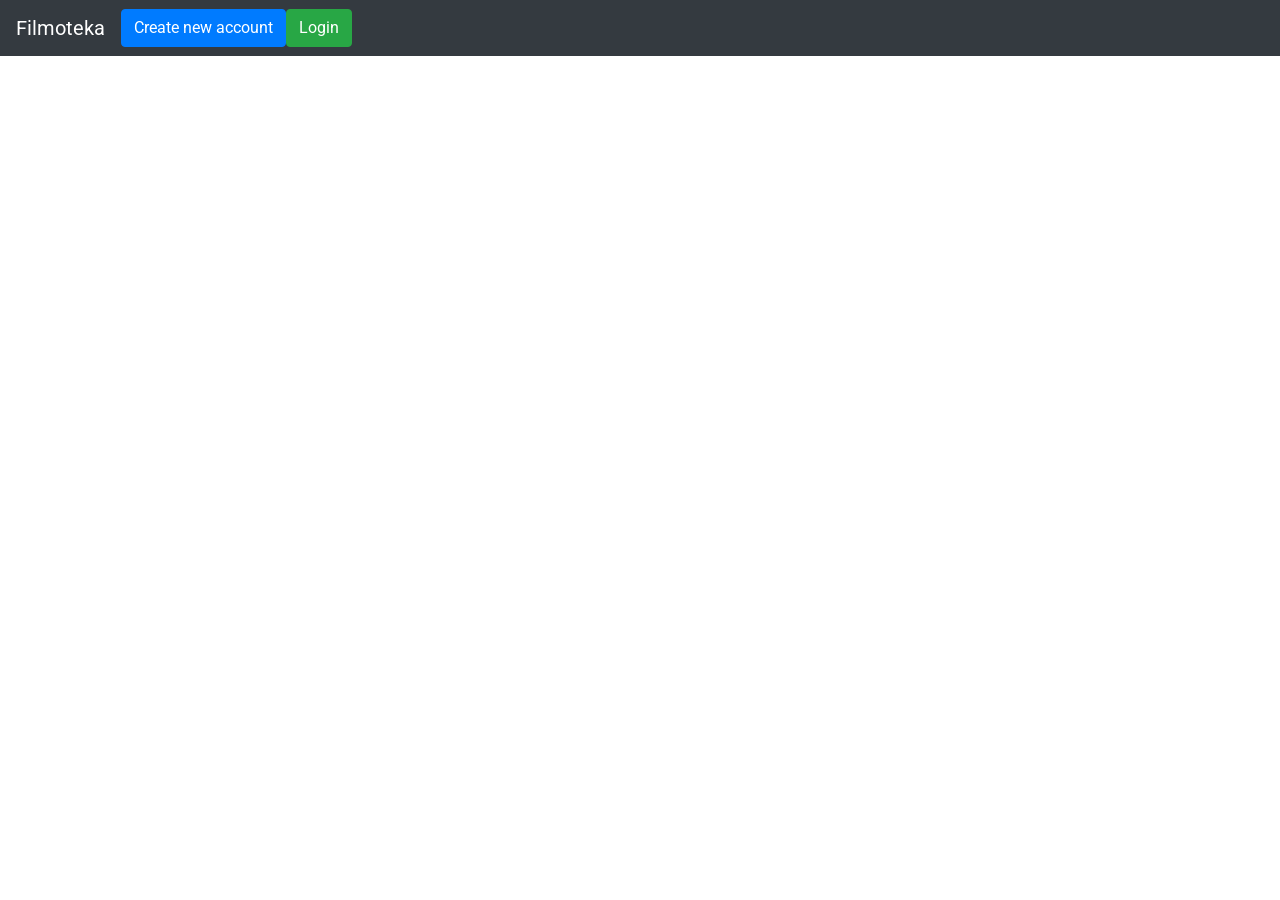
==== home.html @ 86e665cb "add firebase" ====
<!DOCTYPE html>
<html lang="en">
  <head>
    <meta charset="UTF-8" />
    <meta http-equiv="X-UA-Compatible" content="IE=edge" />
    <meta name="viewport" content="width=device-width, initial-scale=1.0" />
    <title>Home</title>

    <title>Студия</title>
    <link rel="preconnect" href="https://fonts.googleapis.com">
    <link rel="preconnect" href="https://fonts.gstatic.com" crossorigin>
    <link href="https://fonts.googleapis.com/css2?family=Raleway:wght@700&family=Roboto:wght@400;500;700;900&display=swap"
        rel="stylesheet">
    <link rel="stylesheet" href="https://cdnjs.cloudflare.com/ajax/libs/modern-normalize/1.1.0/modern-normalize.min.css"
        integrity="sha512-wpPYUAdjBVSE4KJnH1VR1HeZfpl1ub8YT/NKx4PuQ5NmX2tKuGu6U/JRp5y+Y8XG2tV+wKQpNHVUX03MfMFn9Q=="
        crossorigin="anonymous" referrerpolicy="no-referrer" />
    <link rel="stylesheet" href="./css/main.min.css">
    
    <link
      rel="stylesheet"
      href="https://cdn.jsdelivr.net/npm/bootstrap@4.4.1/dist/css/bootstrap.min.css"
      integrity="sha384-Vkoo8x4CGsO3+Hhxv8T/Q5PaXtkKtu6ug5TOeNV6gBiFeWPGFN9MuhOf23Q9Ifjh"
      crossorigin="anonymous"
    />
  </head>
  <body>
    <nav class="navbar navbar-expand-lg navbar-dark bg-dark">
        <a class="navbar-brand" href="#">Filmoteka</a>
        <button
          class="navbar-toggler"
          type="button"
          data-toggle="collapse"
          data-target="#navbarSupportedContent"
          aria-controls="navbarSupportedContent"
          aria-expanded="false"
          aria-label="Toggle navigation"
        >
          <span class="navbar-toggler-icon"></span>
        </button>
  
        <div class="collapse navbar-collapse" id="navbarSupportedContent">
           <form class="form-inline">
            <ul class="navbar-nav">
              <li class="nav-item">
                <a class="nav-link" id="userlink" href="">Username</a>
              </li>
              <li class="nav-item">
                <a class="nav-link" id="signoutlink" href="">Sign Out</a>
              </li>
            </ul>
          </form>
        </div>
      </nav>
  
      <h3 id="header"></h3>

<div id="site" class="visually-hidden">
      <header class="header">
        <div class="container header__container">
         <nav class="navigation">
             <a class="link logo logo_them_light" href="./index.html" lang="en"><span class="logo-icon">Web</span>Studio</a>
             <ul class="menu list">
                 <li class="menu__item">
                     <a class="menu__link link current" href="./index.html">Студия</a>
                 </li>
                 <li class="menu__item">
                     <a class="menu__link link" href="./portfolio.html">Портфолио</a>
                 </li>
                 <li class="menu__item">
                     <a class="menu__link link" href="">Контакты</a>
                 </li>
             </ul>
         </nav>
         <button type="button" class="mobile-menu-btm" data-menu-open>
             <svg class="mobile-menu-btm__icon" width="40" height="40">
                 <use href="./images/icons.svg#icon-mobile-menu"></use>
             </svg>
         </button>
         <ul class="header-contacts list">
             <li class="list-item">
                 <a class="header-mail link contacts-link" href="mailto:info@devstudio.com">
                     <svg class="header-contacts__icon" width="16" height="12">
                         <use href="./images/icons.svg#icon-envelope"></use>
                     </svg>
                 info@devstudio.com</a>
             </li>
             <li class="list-item">
                 <a class="header-phone link  contacts-link" href="tel:+380961111111">
                     <svg class="header-contacts__icon" width="10" height="16">
                         <use href="./images/icons.svg#icon-phone"></use>
                     </svg>
                     +38 096 111 11 11</a>
             </li>
         </ul>
        </div>
 <!-- MOBILE MENU -->
        <div class="mobile-menu" data-menu>
         <div class="container mobile-menu__container">
             <button type="button" class="mobile-menu__close-btn" data-menu-close>
                 <svg class="mobile-menu__close-icon" width="40" height="40">
                     <use href="./images/icons.svg#icon-close"></use>
                 </svg>
             </button>
             <ul class="mobile-menu__list list">
                 <li class="mobile-menu__item">
                     <a class="mobile-menu__link link current" href="./index.html">Студия</a>
                 </li>
                 <li class="mobile-menu__item">
                     <a class="mobile-menu__link link" href="./portfolio.html">Портфолио</a>
                 </li>
                 <li class="mobile-menu__item">
                     <a class="mobile-menu__link link" href="">Контакты</a>
                 </li>
             </ul>
             <div class="mobile-menu-bottom">
             <ul class="mobile-menu-contacts list">
                 <li class="mobile-menu-contacts__list list-item">
                     <a class="mobile-menu-contacts__phone link  contacts-link" href="tel:+380961111111">
                         +38 096 111 11 11</a>
                 </li>
                 <li class="mobile-menu-contacts__list list-item">
                     <a class="mobile-menu-contacts__mail link contacts-link" href="mailto:info@devstudio.com">
                         info@devstudio.com</a>
                 </li>
             </ul>
             <ul class="mobile-menu-social-list list">
                 <li class="mobile-menu-social-list__item">
                     <a href="" class="mobile-menu-social-list__link link">
                         Instagram
                     </a>
                 </li>
                 <li class="mobile-menu-social-list__item">
                     <a href="" class="mobile-menu-social-list__link link">
                         Twitter
                     </a>
                 </li>
                 <li class="mobile-menu-social-list__item">
                     <a href="" class="mobile-menu-social-list__link link">
                         Facebook
                     </a>
                 </li>
                 <li class="mobile-menu-social-list__item">
                     <a href="" class="mobile-menu-social-list__link link">
                         Linkedin
                     </a>
                 </li>
             </ul>
             </div>
         </div>
        </div>
 <!-- /MOBILE MENU -->
     </header>
    <main>
 <!-- HERO -->
         <section class="hero">
             <div class="container">
             <h1 class="hero__title">Эффективные решения для вашего бизнеса</h1>
             <button class="modal-btn" type="button" data-modal-open>Заказать услугу</button>
         </div>
         </section>
 <!-- OUR ADVANTAGES -->
         <section class="advantages section">
             <div class="container">
             <h2 class="advantages__title title visually-hidden">Наши преимущества</h2>
             <ul class="list advantages-list">
                 <li class="advantages-list__item">
                     <div class="advantages-container">
                         <svg class="advantages__icon" width="70" height="70">
                             <use href="./images/icons.svg#icon-antenna"></use>
                         </svg>
                     </div>
                     <h3 class="advantages__title">Внимание к деталям</h3>
                     <p class="advantages__text">Идейные соображения, а также начало повседневной работы по формированию позиции.</p>
                 </li>
                 <li class="advantages-list__item">
                     <div class="advantages-container">
                         <svg class="advantages__icon" width="70" height="70">
                             <use href="./images/icons.svg#icon-clock"></use>
                         </svg>
                     </div>
                     <h3 class="advantages__title">Пунктуальность</h3>
                     <p class="advantages__text">Задача организации, в особенности же рамки и место обучения кадров влечет за собой.</p>
                 </li>
                 <li class="advantages-list__item">
                     <div class="advantages-container">
                         <svg class="advantages__icon" width="70" height="70">
                             <use href="./images/icons.svg#icon-diagram"></use>
                         </svg>
                     </div>
                     <h3 class="advantages__title">Планирование</h3>
                     <p class="advantages__text">Равным образом консультация с широким активом в значительной степени обуславливает.</p>
                 </li>
                 <li class="advantages-list__item">
                     <div class="advantages-container">
                         <svg class="advantages__icon" width="70" height="70">
                             <use href="./images/icons.svg#icon-astronaut"></use>
                         </svg>
                     </div>
                     <h3 class="advantages__title">Современные технологии</h3>
                     <p class="advantages__text">Значимость этих проблем настолько очевидна, что реализация плановых заданий.</p>
                 </li>
             </ul>
             </div>
         </section>
 <!-- ABOUT US -->
         <section class="section about">
             <div class="container">
                 <h2 class="about__title title" >Чем мы занимаемся</h2>
                 <ul class="list about__item">
                     <li class="about__cards">
                         <picture>
                             <source srcset="./images/about-section/picture1-desktop.webp 1x, ./images/about-section/picture1-desktop@2x.webp 2x"
                                     media="(min-width: 1200px)"
                                     type="image/webp"
                             >
                             <source srcset="./images/about-section/picture1-desktop.jpg 1x, ./images/about-section/picture1-desktop@2x.jpg 2x"
                                     media="(min-width: 1200px)"
                             >
 
                             <source srcset="./images/about-section/picture1-desktop.webp 1x, ./images/about-section/picture1-desktop@2x.webp 2x"
                                     media="(min-width: 768px)"
                                     type="image/webp">
                             <source srcset="./images/about-section/picture1-desktop.jpg 1x, ./images/about-section/picture1-desktop@2x.jpg 2x"
                                     media="(min-width: 768px)">
 
                             <source srcset="./images/about-section/picture1-desktop.webp 1x, ./images/about-section/picture1-desktop@2x.webp 2x"
                                     media="(min-width: 768px)"
                                     type="image/webp">
                             <source srcset="./images/about-section/picture1-desktop.jpg 1x, ./images/about-section/picture1-desktop@2x.jpg 2x"
                                     media="(max-width: 767px)">
 
                             <img src="./images/about-section/picture1-desktop.jpg"
                                  alt="Работа с кодом" width="370" height="294">
                         </picture>
                         <div class="about-projects">
                             <h3 class="about-projects__title">Десктопные приложения</h3>
                         </div>
                     </li>
                     <li class="about__cards">
                         <picture>
                             <source srcset="./images/about-section/picture2-desktop.webp 1x, ./images/about-section/picture2-desktop@2x.webp 2x"
                                     media="(min-width: 1200px)"
                                     type="image/webp">
                             <source srcset="./images/about-section/picture2-desktop.jpg 1x, ./images/about-section/picture2-desktop@2x.jpg 2x"
                                     media="(min-width: 1200px)">
                         
                             <source srcset="./images/about-section/picture2-desktop.webp 1x, ./images/about-section/picture2-desktop@2x.webp 2x"
                                     media="(min-width: 768px)"
                                     type="image/webp">
                             <source srcset="./images/about-section/picture2-desktop.jpg 1x, ./images/about-section/picture2-desktop@2x.jpg 2x"
                                     media="(min-width: 768px)">
                         
                             <source srcset="./images/about-section/picture2-desktop.webp 1x, ./images/about-section/picture2-desktop@2x.webp 2x"
                                     media="(min-width: 768px)"
                                     type="image/webp">
                             <source srcset="./images/about-section/picture2-desktop.jpg 1x, ./images/about-section/picture2-desktop@2x.jpg 2x"
                                     media="(max-width: 767px)">
                         
                             <img src="./images/about-section/picture2-desktop.jpg" alt="Работа с кодом" width="370" height="294">
                         </picture>
                         <div class="about-projects">
                             <h3 class="about-projects__title">Мобильные приложения</h3>
                         </div>
                     </li>
                     <li class="about__cards">
                         <picture>
                             <source srcset="./images/about-section/picture3-desktop.webp 1x, ./images/about-section/picture3-desktop@2x.webp 2x"
                                     media="(min-width: 1200px)"
                                     type="image/webp">
                             <source srcset="./images/about-section/picture3-desktop.jpg 1x, ./images/about-section/picture3-desktop@2x.jpg 2x"
                                     media="(min-width: 1200px)">
                         
                             <source srcset="./images/about-section/picture3-desktop.webp 1x, ./images/about-section/picture3-desktop@2x.webp 2x"
                                     media="(min-width: 768px)"
                                     type="image/webp">
                             <source srcset="./images/about-section/picture3-desktop.jpg 1x, ./images/about-section/picture3-desktop@2x.jpg 2x"
                                     media="(min-width: 768px)">
                         
                             <source srcset="./images/about-section/picture3-desktop.webp 1x, ./images/about-section/picture3-desktop@2x.webp 2x"
                                     media="(min-width: 768px)"
                                     type="image/webp">
                             <source srcset="./images/about-section/picture3-desktop.jpg 1x, ./images/about-section/picture3-desktop@2x.jpg 2x"
                                     media="(max-width: 767px)">
                         
                             <img src="./images/about-section/picture3-desktop.jpg" alt="Работа с кодом" width="370" height="294">
                         </picture>
                         <div class="about-projects">
                             <h3 class="about-projects__title">Дизайнерские решения</h3>
                         </div>
                     </li>
                 </ul>
             </div>
         </section>
 <!-- OUR TEAM -->
         <section class="team section">
             <div class="container">
             <h2 class="team-title title" >Наша команда</h2>
             <ul class="list our-team">
                 <li class="team-cards">
                     <picture>
                         <source srcset="./images/team-section/person1-desktop.webp 1x, ./images/team-section/person1-desktop@2x.webp 2x"
                                 media="(min-width: 1200px)"
                                 type="image/webp">
                         <source srcset="./images/team-section/person1-desktop.jpg 1x, ./images/team-section/person1-desktop@2x.jpg 2x"
                                 media="(min-width: 1200px)">
                     
                         <source srcset="./images/team-section/person1-tablet.webp 1x, ./images/team-section/person1-tablet@2x.webp 2x"
                                 media="(min-width: 768px)"
                                 type="image/webp">
                         <source srcset="./images/team-section/person1-tablet.jpg 1x, ./images/team-section/person1-tablet@2x.jpg 2x"
                                 media="(min-width: 768px)">
                     
                         <source srcset="./images/team-section/person1-mobile.webp 1x, ./images/team-section/person1-mobile@2x.webp 2x"
                                 media="(min-width: 768px)"
                                 type="image/webp">
                         <source srcset="./images/team-section/person1-mobile.jpg 1x, ./images/team-section/person1-mobile@2x.jpg 2x"
                                 media="(max-width: 767px)">
                     
                         <img src="./images/team-section/person1-mobile.jpg" alt="Игорь Демьяненко">
                     </picture>
                     <div class="team-cards-content">
                         <h3 class="team-title-name">Игорь Демьяненко</h3>
                         <p class="team-position" lang="en">Product Designer</p>
                         <ul class="social-list list">
                             <li class="social-list-item">
                                 <a href="" class="social-list-link">
                                     <svg class="social-list-icon" width="20" height="20">
                                         <use href="./images/icons.svg#icon-instagram"></use>
                                     </svg>
                                 </a>
                             </li>
                             <li class="social-list-item">
                                 <a href="" class="social-list-link">
                                     <svg class="social-list-icon" width="20" height="20">
                                         <use href="./images/icons.svg#icon-twitter"></use>
                                     </svg>
                                 </a>
                             </li>
                             <li class="social-list-item">
                                 <a href="" class="social-list-link">
                                     <svg class="social-list-icon" width="20" height="20">
                                         <use href="./images/icons.svg#icon-facebook"></use>
                                     </svg>
                                 </a>
                             </li>
                             <li class="social-list-item">
                                 <a href="" class="social-list-link">
                                     <svg class="social-list-icon" width="20" height="20">
                                         <use href="./images/icons.svg#icon-linkedin"></use>
                                     </svg>
                                 </a>
                             </li>
                         </ul>
                     </div>
                 </li>
                 <li class="team-cards">
                     <picture>
                         <source srcset="./images/team-section/person2-desktop.webp 1x, ./images/team-section/person2-desktop@2x.webp 2x"
                                 media="(min-width: 1200px)"
                                 type="image/webp">
                         <source srcset="./images/team-section/person2-desktop.jpg 1x, ./images/team-section/person2-desktop@2x.jpg 2x"
                                 media="(min-width: 1200px)">
                     
                         <source srcset="./images/team-section/person2-tablet.webp 1x, ./images/team-section/person2-tablet@2x.webp 2x"
                                 media="(min-width: 768px)"
                                 type="image/webp">
                         <source srcset="./images/team-section/person2-tablet.jpg 1x, ./images/team-section/person2-tablet@2x.jpg 2x"
                                 media="(min-width: 768px)">
                     
                         <source srcset="./images/team-section/person2-mobile.webp 1x, ./images/team-section/person2-mobile@2x.webp 2x"
                                 media="(min-width: 768px)"
                                 type="image/webp">
                         <source srcset="./images/team-section/person2-mobile.jpg 1x, ./images/team-section/person2-mobile@2x.jpg 2x"
                                 media="(max-width: 767px)">
                     
                         <img src="./images/team-section/person2-mobile.jpg" alt="Ольга Репина">
                     </picture>
                     <div class="team-cards-content">
                         <h3 class="team-title-name">Ольга Репина</h3>
                         <p class="team-position" lang="en">Frontend Developer</p>
                         <ul class="social-list list">
                             <li class="social-list-item">
                                 <a href="" class="social-list-link">
                                     <svg class="social-list-icon" width="20" height="20">
                                         <use href="./images/icons.svg#icon-instagram"></use>
                                     </svg>
                                 </a>
                             </li>
                             <li class="social-list-item">
                                 <a href="" class="social-list-link">
                                     <svg class="social-list-icon" width="20" height="20">
                                         <use href="./images/icons.svg#icon-twitter"></use>
                                     </svg>
                                 </a>
                             </li>
                             <li class="social-list-item">
                                 <a href="" class="social-list-link">
                                     <svg class="social-list-icon" width="20" height="20">
                                         <use href="./images/icons.svg#icon-facebook"></use>
                                     </svg>
                                 </a>
                             </li>
                             <li class="social-list-item">
                                 <a href="" class="social-list-link">
                                     <svg class="social-list-icon" width="20" height="20">
                                         <use href="./images/icons.svg#icon-linkedin"></use>
                                     </svg>
                                 </a>
                             </li>
                         </ul>
                     </div>
                 </li>
                 <li class="team-cards">
                     <picture>
                         <source srcset="./images/team-section/person3-desktop.webp 1x, ./images/team-section/person3-desktop@2x.webp 2x"
                                 media="(min-width: 1200px)"
                                 type="image/webp">
                         <source srcset="./images/team-section/person3-desktop.jpg 1x, ./images/team-section/person3-desktop@2x.jpg 2x"
                                 media="(min-width: 1200px)">
                     
                         <source srcset="./images/team-section/person3-tablet.webp 1x, ./images/team-section/person3-tablet@2x.webp 2x"
                                 media="(min-width: 768px)"
                                 type="image/webp">
                         <source srcset="./images/team-section/person3-tablet.jpg 1x, ./images/team-section/person3-tablet@2x.jpg 2x"
                                 media="(min-width: 768px)">
                     
                         <source srcset="./images/team-section/person3-mobile.webp 1x, ./images/team-section/person3-mobile@2x.webp 2x"
                                 media="(min-width: 768px)"
                                 type="image/webp">
                         <source srcset="./images/team-section/person3-mobile.jpg 1x, ./images/team-section/person3-mobile@2x.jpg 2x"
                                 media="(max-width: 767px)">
                     
                         <img src="./images/team-section/person3-mobile.jpg" alt="Николай Тарасов">
                     </picture>
                     <div class="team-cards-content">
                         <h3 class="team-title-name">Николай Тарасов</h3>
                         <p class="team-position" lang="en">Marketing</p>
                         <ul class="social-list list">
                             <li class="social-list-item">
                                 <a href="" class="social-list-link">
                                     <svg class="social-list-icon" width="20" height="20">
                                         <use href="./images/icons.svg#icon-instagram"></use>
                                     </svg>
                                 </a>
                             </li>
                             <li class="social-list-item">
                                 <a href="" class="social-list-link">
                                     <svg class="social-list-icon" width="20" height="20">
                                         <use href="./images/icons.svg#icon-twitter"></use>
                                     </svg>
                                 </a>
                             </li>
                             <li class="social-list-item">
                                 <a href="" class="social-list-link">
                                     <svg class="social-list-icon" width="20" height="20">
                                         <use href="./images/icons.svg#icon-facebook"></use>
                                     </svg>
                                 </a>
                             </li>
                             <li class="social-list-item">
                                 <a href="" class="social-list-link">
                                     <svg class="social-list-icon" width="20" height="20">
                                         <use href="./images/icons.svg#icon-linkedin"></use>
                                     </svg>
                                 </a>
                             </li>
                         </ul>
                     </div>
                 </li>
                 <li class="team-cards">
                     <picture>
                         <source srcset="./images/team-section/person4-desktop.webp 1x, ./images/team-section/person4-desktop@2x.webp 2x"
                                 media="(min-width: 1200px)"
                                 type="image/webp">
                         <source srcset="./images/team-section/person4-desktop.jpg 1x, ./images/team-section/person4-desktop@2x.jpg 2x"
                                 media="(min-width: 1200px)">
                     
                         <source srcset="./images/team-section/person4-tablet.webp 1x, ./images/team-section/person4-tablet@2x.webp 2x"
                                 media="(min-width: 768px)"
                                 type="image/webp">
                         <source srcset="./images/team-section/person4-tablet.jpg 1x, ./images/team-section/person4-tablet@2x.jpg 2x"
                                 media="(min-width: 768px)">
                     
                         <source srcset="./images/team-section/person4-mobile.webp 1x, ./images/team-section/person4-mobile@2x.webp 2x"
                                 media="(min-width: 768px)"
                                 type="image/webp">
                         <source srcset="./images/team-section/person4-mobile.jpg 1x, ./images/team-section/person4-mobile@2x.jpg 2x"
                                 media="(max-width: 767px)">
                     
                         <img src="./images/team-section/person4-mobile.jpg" alt="Михаил Ермаков">
                     </picture>
                     <div class="team-cards-content">
                         <h3 class="team-title-name">Михаил Ермаков</h3>
                         <p class="team-position" lang="en">UI Designer</p>
                         <ul class="social-list list">
                             <li class="social-list-item">
                                 <a href="" class="social-list-link">
                                     <svg class="social-list-icon" width="20" height="20">
                                         <use href="./images/icons.svg#icon-instagram"></use>
                                     </svg>
                                 </a>
                             </li>
                             <li class="social-list-item">
                                 <a href="" class="social-list-link">
                                     <svg class="social-list-icon" width="20" height="20">
                                         <use href="./images/icons.svg#icon-twitter"></use>
                                     </svg>
                                 </a>
                             </li>
                             <li class="social-list-item">
                                 <a href="" class="social-list-link">
                                     <svg class="social-list-icon" width="20" height="20">
                                         <use href="./images/icons.svg#icon-facebook"></use>
                                     </svg>
                                 </a>
                             </li>
                             <li class="social-list-item">
                                 <a href="" class="social-list-link">
                                     <svg class="social-list-icon" width="20" height="20">
                                         <use href="./images/icons.svg#icon-linkedin"></use>
                                     </svg>
                                 </a>
                             </li>
                         </ul>
                     </div>
                 </li>
             </ul>
             </div>
         </section>
  <!-- CLIENTS -->
         <section class="clients section">
             <div class="container">
                 <h2 class="clients-title title">Постоянные клиенты</h2>
                 <ul class="clients-list list">
                     <li class="clients-list-item">
                         <a href="" class="clients-list-link">
                             <svg class="clients-list-icon" width="106" height="60">
                                 <use href="./images/icons.svg#icon-logo-yc"></use>
                             </svg>
                         </a>
                     </li>
                     <li class="clients-list-item">
                         <a href="" class="clients-list-link">
                             <svg class="clients-list-icon" width="106" height="60">
                                 <use href="./images/icons.svg#icon-logo-th"></use>
                             </svg>
                         </a>
                     </li>
                     <li class="clients-list-item">
                         <a href="" class="clients-list-link">
                             <svg class="clients-list-icon" width="106" height="60">
                                 <use href="./images/icons.svg#icon-logo-com"></use>
                             </svg>
                         </a>
                     </li>
                     <li class="clients-list-item">
                         <a href="" class="clients-list-link">
                             <svg class="clients-list-icon" width="106" height="60">
                                 <use href="./images/icons.svg#icon-logo-fp"></use>
                             </svg>
                         </a>
                     </li>
                     <li class="clients-list-item">
                         <a href="" class="clients-list-link">
                             <svg class="clients-list-icon" width="106" height="60">
                                 <use href="./images/icons.svg#icon-logo-br"></use>
                             </svg>
                         </a>
                     </li>
                     <li class="clients-list-item">
                         <a href="" class="clients-list-link">
                             <svg class="clients-list-icon" width="106" height="60">
                                 <use href="./images/icons.svg#icon-logo-tl"></use>
                             </svg>
                         </a>
                     </li>
                 </ul>
             </div>
         </section>
    </main>
 <!-- FOOTER -->
    <footer class="footer">
     <div class="container container-footer">
         <div class="footer-left-side">
             <a class="link logo_them_dark" href="./index.html" lang="en"><span class="logo-icon">Web</span>Studio</a>
             <address class="footer-address">
                 <ul class="list">
                     <li class="address-item">
                         <a  class="footer-maps link" href="https://goo.gl/maps/1GaXeqjDXTtNViph6" target="_blank" rel="noopener noreferrer">г. Киев, пр-т Леси
                             Украинки, 26</a>
                     </li>
                     <li class="address-item">
                         <a  class="footer-mail link" href="mailto:info@devstudio.com">info@devstudio.com</a>
                     </li>
                     <li class="address-item">
                         <a  class="footer-phone link" href="tel:+380961111111">+38 096 111 11 11</a>
                     </li>
                 </ul>
             </address>
         </div>
         <div class="footer-right-side">
             <h2 class="footer-item-title">присоединяйтесь</h2>
             <ul class="social-list list">
                 <li class="social-list-item">
                     <a href="" class="social-list-link-dark">
                         <svg class="social-list-icon-dark" width="20" height="20">
                             <use href="./images/icons.svg#icon-instagram"></use>
                         </svg>
                     </a>
                 </li>
                 <li class="social-list-item">
                     <a href="" class="social-list-link-dark">
                         <svg class="social-list-icon-dark" width="20" height="20">
                             <use href="./images/icons.svg#icon-twitter"></use>
                         </svg>
                     </a>
                 </li>
                 <li class="social-list-item">
                     <a href="" class="social-list-link-dark">
                         <svg class="social-list-icon-dark" width="20" height="20">
                             <use href="./images/icons.svg#icon-facebook"></use>
                         </svg>
                     </a>
                 </li>
                 <li class="social-list-item">
                     <a href="" class="social-list-link-dark">
                         <svg class="social-list-icon-dark" width="20" height="20">
                             <use href="./images/icons.svg#icon-linkedin"></use>
                         </svg>
                     </a>
                 </li>
             </ul>
         </div>
         <div class="footer-subscribe-side">
             <p class="footer-item-title footer-subscribe-title">Подпишитесь на рассылку</p>
             <form class="footer-subcribe-form">
                 <input class="footer-subcribe-input" type="email" name="email-for-subscription" placeholder="E-mail" />
                 <button class="footer-subscribe-button" type="submit">
                     Подписаться
                     <svg class="footer-subscribe-button-icon" width="24" height="24">
                         <use href="./images/icons.svg#icon-send-modal"></use>
                     </svg>
                 </button>
             </form>
         </div>
     </div>
    </footer>
 <!-- MODAL -->
    <div class="backdrop is-hidden" data-modal>
        <div class="modal">
            <button type="button" class="modal-btn-close" data-modal-close>
                 <svg class="modal-btn-close-icon" width="18" height="18">
                     <use href="./images/icons.svg#icon-close"></use>
                 </svg>
            </button>
            <form class="modal-contacts-form">
             <p class="modal-contacts-form-title">Оставьте свои данные, мы вам перезвоним</p>
             <label class="modal-contacts-form-field">
                 <span class="modal-contacts-form-field-key">Имя</span>
                 <span class="modal-contacts-form-wrapper">
                     <input class="modal-contacts-form-input" type="text" required name="user-name" pattern="[a-zA-Z]*" title="Ivan">
                     <svg class="modal-contacts-form-icon" width="18" height="18">
                         <use href="./images/icons.svg#icon-person-modal"></use>
                     </svg>
                 </span>
             </label>
             <label class="modal-contacts-form-field">
                 <span class="modal-contacts-form-field-key">Телефон</span>
                 <span class="modal-contacts-form-wrapper">
                     <input class="modal-contacts-form-input" type="tel" required name="user-phone" pattern="[0-9]{3}-[0-9]{3}-[0-9]{2}-[0-9]{2}" title="xxx-xxx-xx-xx">
                     <svg class="modal-contacts-form-icon" width="18" height="18">
                         <use href="./images/icons.svg#icon-phone-modal"></use>
                     </svg>
                 </span>
             </label>
             <label class="modal-contacts-form-field">
                 <span class="modal-contacts-form-field-key">Почта</span>
                 <span class="modal-contacts-form-wrapper">
                     <input class="modal-contacts-form-input" type="email" required name="user-email">
                     <svg class="modal-contacts-form-icon" width="18" height="18">
                         <use href="./images/icons.svg#icon-email-modal"></use>
                     </svg>
                 </span>
             </label>
             <label class="modal-contacts-form-field-last">
                 <span class="modal-contacts-form-field-key">Комментарий</span>
                 <textarea
                 class="modal-contacts-form-message"
                 placeholder="Введите текст"
                 name="user-message"></textarea>
             </label>
             <input type="checkbox" class="modal-contacts-form-checkbox visually-hidden" id="checkbox-policy" required>
             <label for="checkbox-policy" class="modal-contacts-form-checkbox-lable">Соглашаюсь с рассылкой и принимаю&nbsp; <a href="" class="modal-form-rules-link">Условия договора</a></label>
             <button type="submit" class="modal-contacts-form-btm">Отправить</button>
            </form>
        </div>
    </div>
</div>

    <script src="./js/home.js"></script>
    <script type="modul" src="./js/register.js"></script>
    <script type="modul" src="./js/login.js"></script>

    <!-- <script src="./js/menu.js"></script>
   <script src="./js/modal.js"></script>
   <script src="./js/register.js"></script>
   <script src="./js/login.js"></script> -->
        
  </body>
</html>
---- css/main.min.css ----
:root{--primary-font: "Roboto", sans-serif;--secondary-font: "Raleway", sans-serif;--accent-color: #2196F3;--logo-light-them-color: #000000;--logo-dark-them-color: #FFFFFF;--header-background-color: #FFFFFF;--hero-background-color: #C4C4C4;--our-advantages-background-color: #FFFFFF;--about-us-background-color: #FFFFFF;--our-team-background-color: #F5F4FA;--footer-background-color: #2F303A;--our-team-cards-background-color: #FFFFFF;--header-border-color: #ECECEC;--header-menu-link-color: #212121;--header-contacts-color: #757575;--hero-title-color: #FFFFFF;--sections-titles-color: #212121;--sections-text-color: #757575;--footer-text-adress-color: #FFFFFF;--footer-text-contacts-color: rgba(255, 255, 255, 0.6);--modal-btn-text-color: #FFFFFF;--modal-btn-background-hover-color: #188CE8;--portfolio-background-btn-color: #F5F4FA;--portfolio-background-hover-btn-color: #2196F3;--portfolio-cards-background-color: #FFFFFF;--portfolio-cards-border-color: #EEEEEE;--portfolio-text-btn-color: #212121;--portfolio-text-hover-btn-color: #FFFFFF;--icon-hover-fill: #FFFFFF;--icon-fill: #AFB1B8;--icon-fill-second: #000000}.visually-hidden{position:absolute;width:1px;height:1px;margin:-1px;border:0;padding:0;white-space:nowrap;clip-path:inset(100%);clip:rect(0 0 0 0);overflow:hidden}.advantages-container,.modal-contacts-form-checkbox-lable,.modal-btn-close,.social-list-link-dark,.social-list-link{display:flex;justify-content:center;align-items:center}body{font-family:"Roboto",sans-serif}.list{list-style:none}.link{text-decoration:none}h1,h2,h3,p{margin-top:0;margin-bottom:0}img{display:block;max-width:100%;height:auto}ul,ol{margin-top:0;margin-bottom:0;padding-left:0}.container{width:100%;padding-left:15px;padding-right:15px}@media screen and (min-width: 480px){.container{width:480px;margin:0 auto}}@media screen and (min-width: 768px){.container{width:768px}}@media screen and (min-width: 1200px){.container{width:1200px}}@media screen and (max-width: 1199px){.section{padding-top:60px;padding-bottom:60px}}@media screen and (min-width: 1200px){.section{padding-top:94px;padding-bottom:94px}}@media screen and (max-width: 767px){.mobile-menu{position:fixed;top:0;left:0;width:100%;height:100%;z-index:999;background-color:#fff;opacity:0;visibility:hidden;pointer-events:none;transition:opacity 250ms cubic-bezier(0.4, 0, 0.2, 1),visibility 250ms cubic-bezier(0.4, 0, 0.2, 1)}.mobile-menu.is-open{opacity:1;visibility:visible;pointer-events:auto}.mobile-menu__container{position:relative;padding-top:48px;padding-bottom:48px;display:flex;flex-direction:column;justify-content:space-between;height:100%}.mobile-menu__close-btn{position:absolute;top:10px;right:15px;border:none;background-color:rgba(0,0,0,0);padding:0;line-height:0;fill:#212121}.mobile-menu__close-btn:hover,.mobile-menu__close-btn:focus{fill:var(--accent-color)}.mobile-menu__link.current{color:var(--accent-color)}.mobile-menu__link{font-family:var(---primary-font);font-weight:500;font-size:40px;line-height:1.18;letter-spacing:.02em;color:#212121}.mobile-menu__item:not(:last-child){margin-bottom:32px}.mobile-menu-contacts{margin-bottom:64px}.mobile-menu-contacts__list:not(:last-child){margin-bottom:32px}.mobile-menu-contacts__phone{font-family:var(---primary-font);font-weight:500;font-size:34px;line-height:1.18;letter-spacing:.02em;color:var(--accent-color)}.mobile-menu-contacts__mail{font-family:var(---primary-font);font-weight:500;font-size:24px;line-height:1.17;letter-spacing:.02em;color:#757575}.mobile-menu-social-list{display:flex;justify-content:left;flex-wrap:wrap}.mobile-menu-social-list__item:not(:last-child){margin-right:20px}.mobile-menu-social-list__item{position:relative}.mobile-menu-social-list__item:not(:last-child)::after{position:absolute;display:block;right:-10px;top:0;content:"";width:1px;height:100%;background-color:rgba(33,33,33,.2)}.mobile-menu-social-list__link{font-family:var(---primary-font);font-weight:500;font-size:18px;line-height:1.22;letter-spacing:.02em;color:var(--accent-color)}}@media screen and (min-width: 768px){.mobile-menu{display:none}}.modal-btn{font-family:var(--primary-font);font-size:16px;font-weight:700;line-height:1.875;display:flex;align-items:center;text-align:center;letter-spacing:.06em;cursor:pointer;min-width:200px;padding:10px 30px;border:none;border-radius:4px;margin:0 auto;color:var(--modal-btn-text-color);background-color:var(--accent-color);box-shadow:0px 4px 4px rgba(0,0,0,.15);transition:background-color 250ms cubic-bezier(0.4, 0, 0.2, 1)}.modal-btn:hover,.modal-btn:focus{background-color:var(--modal-btn-background-hover-color)}.title{margin-bottom:30px}@media screen and (min-width: 1200px){.title{margin-bottom:50px}}.logo_them_light{font-family:var(--secondary-font);font-size:26px;font-weight:700;line-height:1.1923076923;letter-spacing:.03em;color:var(--logo-light-them-color)}.logo_them_dark{font-family:var(--secondary-font);font-size:26px;font-weight:700;line-height:1.1923076923;letter-spacing:.03em;color:var(--logo-dark-them-color)}.logo-icon{color:var(--accent-color)}@media screen and (min-width: 768px){.logo_them_light{margin-right:88px}}@media screen and (min-width: 1200px){.logo_them_light{margin-right:93px}}.social-list{display:flex;justify-content:center}.social-list-link{width:44px;height:44px;border-radius:50%;background-color:var(--our-team-cards-background-color);transition:background-color 250ms cubic-bezier(0.4, 0, 0.2, 1)}.social-list-link:hover,.social-list-link:focus{background-color:var(--accent-color)}.social-list-item:not(:last-child){margin-right:10px}.social-list-icon{fill:var(--icon-fill);transition:fill 250ms cubic-bezier(0.4, 0, 0.2, 1)}.social-list-link:hover .social-list-icon,.social-list-link:focus .social-list-icon{fill:var(--icon-hover-fill)}.social-list-icon-dark{fill:#fff}.social-list-link-dark{width:44px;height:44px;border-radius:50%;background-color:rgba(255,255,255,.1);transition:background-color 250ms cubic-bezier(0.4, 0, 0.2, 1)}.social-list-link-dark:hover,.social-list-link-dark:focus{background-color:var(--accent-color)}.backdrop{position:fixed;top:0;left:0;width:100%;height:100%;background-color:rgba(0,0,0,.2);transition:opacity 250ms cubic-bezier(0.4, 0, 0.2, 1),visibility 250ms cubic-bezier(0.4, 0, 0.2, 1)}.backdrop.is-hidden{opacity:0;visibility:hidden;pointer-events:none}.modal{position:absolute;top:50%;left:50%;transform:translate(-50%, -50%);padding:40px;background-color:#fff;width:100%}.modal-btn-close{position:absolute;top:8px;right:8px;width:30px;height:30px;padding:0;border:1px solid rgba(0,0,0,.1);border-radius:50%;background-color:rgba(0,0,0,0);cursor:pointer}.modal-btn-close-icon{fill:#000}.modal-btn-close:hover .modal-btn-close-icon,.modal-btn-close:focus .modal-btn-close-icon{fill:var(--accent-color)}@media screen and (max-width: 1199px){.modal{max-width:450px;height:609px}}@media screen and (min-width: 1200px){.modal{max-width:528px;height:581px}}.modal-contacts-form{display:flex;flex-direction:column;width:100%}.modal-contacts-form-title{margin-bottom:12px;font-family:var(--primary-font);font-weight:700;font-size:20px;line-height:1.5;text-align:center;letter-spacing:.03em;color:#212121}.modal-contacts-form-field{margin-bottom:10px}.modal-contacts-form-field-last{margin-bottom:20px}.modal-contacts-form-input{width:100%;height:40px;padding-left:42px;border:1px solid rgba(33,33,33,.2);border-radius:4px;transition:border-color 250ms cubic-bezier(0.4, 0, 0.2, 1)}.modal-contacts-form-input:focus{outline:none;border-color:var(--accent-color)}.modal-contacts-form-field-key{display:block;margin-bottom:4px;font-family:var(--primary-font);font-size:12px;line-height:1.17;letter-spacing:.01em;color:var(--sections-text-color)}.modal-contacts-form-wrapper{position:relative;display:block}.modal-contacts-form-icon{position:absolute;left:12px;top:50%;transform:translateY(-50%);fill:#212121;transition:fill 250ms cubic-bezier(0.4, 0, 0.2, 1)}.modal-contacts-form-input:focus+.modal-contacts-form-icon{fill:var(--accent-color)}.modal-contacts-form-message{display:block;width:100%;height:120px;border:1px solid rgba(33,33,33,.2);border-radius:4px;resize:none;padding:12px 16px;transition:border-color 250ms cubic-bezier(0.4, 0, 0.2, 1)}.modal-contacts-form-message:focus{outline:none;border-color:var(--accent-color)}.modal-contacts-form-message::placeholder{font-family:var(--primary-font);font-size:12px;line-height:1.17;letter-spacing:.01em;color:rgba(117,117,117,.5)}.modal-contacts-form-checkbox-lable{flex-wrap:wrap;font-family:var(--primary-font);letter-spacing:.03em;color:#757575;margin-bottom:30px}.modal-contacts-form-checkbox-lable::before{content:"";display:block;width:16px;height:15px;border:2px solid #212121;border-radius:2px;margin-right:7px;cursor:pointer}.modal-contacts-form-checkbox:checked+.modal-contacts-form-checkbox-lable::before{background-color:var(--accent-color);border:none;background-image:url(../images/modal/vector.svg);background-repeat:no-repeat;background-size:auto auto;background-position:50% 50%}.modal-contacts-form-checkbox:focus+.modal-contacts-form-checkbox-lable::before{border-color:var(--accent-color)}.modal-contacts-form-checkbox-icon{fill:rgba(0,0,0,0);border:2px solid #212121;border-radius:4px;cursor:pointer;margin-right:7px;transition:border 250ms cubic-bezier(0.4, 0, 0.2, 1),fill 250ms cubic-bezier(0.4, 0, 0.2, 1)}.modal-contacts-form-btm{min-width:200px;align-self:center;padding:10px 56px;font-weight:700;font-size:16px;line-height:1.88;letter-spacing:.06em;color:var(--modal-btn-text-color);background-color:var(--accent-color);cursor:pointer;border-color:rgba(0,0,0,0);border-radius:4px;transition:background-color var(--transition-data);box-shadow:0px 4px 4px rgba(0,0,0,.15)}.modal-contacts-form-btm:hover,.modal-contacts-form-btm:focus{background-color:var(--modal-btn-background-hover-color)}.modal-form-rules-link{color:var(--accent-color)}@media screen and (max-width: 1199px){.modal-contacts-form-checkbox-lable{font-size:12px;line-height:1.17}}@media screen and (min-width: 1200px){.modal-contacts-form-checkbox-lable{font-size:14px;line-height:1.71}}.header{background-color:var(--header-background-color);border-bottom:1px solid var(--header-border-color)}.header__container{display:flex;align-items:center;justify-content:space-between}@media screen and (max-width: 767px){.header{padding-top:10px;padding-bottom:10px}.menu{display:none}.header-contacts{display:none}.mobile-menu-btm{border:none;background:rgba(0,0,0,0);padding:0;line-height:0;fill:#212121;cursor:pointer}.mobile-menu-btm:hover,.mobile-menu-btm:focus{fill:var(--accent-color)}}@media screen and (min-width: 768px){.mobile-menu-btm{display:none}.menu{display:block}.navigation{display:flex;align-items:center}.menu{display:flex;align-items:center}.menu .menu__link.current{color:var(--accent-color)}.menu__item:not(:last-child){margin-right:50px}.current{position:relative}.current::after{position:absolute;display:block;left:0;bottom:-1px;content:"";width:100%;height:4px;border-radius:2px;background-color:var(--accent-color)}.menu__link{display:block;padding:32px 0;font-weight:500;font-size:14px;line-height:1.14;letter-spacing:.02em;color:var(--header-menu-link-color);transition:color 250ms cubic-bezier(0.4, 0, 0.2, 1)}.menu__link:hover,.menu__link:focus{color:var(--accent-color)}.header-mail:hover,.header-mail:focus,.header-phone:hover,.header-phone:focus{color:var(--accent-color)}.header-mail,.header-phone{font-weight:500;font-size:12px;line-height:1.17;letter-spacing:.02em;color:var(--header-contacts-color);transition:color 250ms cubic-bezier(0.4, 0, 0.2, 1)}.contacts-link{display:flex;align-items:center}.header-contacts__icon{margin-right:10px;fill:currentColor}.contacts-link:hover .header-contacts__icon,.contacts-link:focus .header-contacts__icon{fill:currentColor}}@media screen and (min-width: 768px)and (max-width: 1199px){.list-item:not(:last-child){margin-bottom:10px}}@media screen and (min-width: 1200px){.header-contacts{display:flex;align-items:center}.list-item:not(:last-child){margin-bottom:0px;margin-right:50px}.header-mail,.header-phone{font-size:14px;line-height:1.14}}.hero{background-color:var(--hero-background-color);padding-top:118px;padding-bottom:118px;margin:0 auto;text-align:center;background-image:linear-gradient(rgba(47, 48, 58, 0.4), rgba(47, 48, 58, 0.4)),url(../images/hero-section/hero-bg-mobile.jpg);background-repeat:no-repeat;background-size:cover;background-position:50% 50%}@media(min-device-pixel-ratio: 2),(min-resolution: 192dpi),(min-resolution: 2dppx){.hero{background-image:linear-gradient(rgba(47, 48, 58, 0.4), rgba(47, 48, 58, 0.4)),url(../images/hero-section/hero-bg-mobile@2x.jpg)}}.hero__title{font-family:var(--primary-font);font-weight:900;font-size:26px;line-height:1.62;text-align:center;letter-spacing:.06em;text-transform:uppercase;color:var(--hero-title-color);margin:0 auto 30px auto;width:100%}@media screen and (min-width: 768px){.hero{background-image:linear-gradient(rgba(47, 48, 58, 0.4), rgba(47, 48, 58, 0.4)),url(../images/hero-section/hero-bg-tablet.jpg)}}@media screen and (min-width: 768px)and (min-device-pixel-ratio: 2),screen and (min-width: 768px)and (min-resolution: 192dpi),screen and (min-width: 768px)and (min-resolution: 2dppx){.hero{background-image:linear-gradient(rgba(47, 48, 58, 0.4), rgba(47, 48, 58, 0.4)),url(../images/hero-section/hero-bg-tablet@2x.jpg)}}@media screen and (min-width: 1200px){.hero{padding-top:200px;padding-bottom:200px;background-image:linear-gradient(rgba(47, 48, 58, 0.4), rgba(47, 48, 58, 0.4)),url(../images/hero-section/hero-bg-desktop.jpg);max-width:1600px}}@media screen and (min-width: 1200px)and (min-device-pixel-ratio: 2),screen and (min-width: 1200px)and (min-resolution: 192dpi),screen and (min-width: 1200px)and (min-resolution: 2dppx){.hero{background-image:linear-gradient(rgba(47, 48, 58, 0.4), rgba(47, 48, 58, 0.4)),url(../images/hero-section/hero-bg-desktop@2x.jpg)}}@media screen and (min-width: 1200px){.hero__title{font-size:44px;line-height:1.36;width:700px}}.advantages{background-color:var(--our-advantages-background-color)}.advantages-list__item{width:100%}.advantages__title{font-family:var(--primary-font);text-align:center;font-weight:700;font-size:14px;line-height:1.14;letter-spacing:.03em;text-transform:uppercase;color:var(--sections-titles-color);margin-bottom:10px}.advantages__text{font-family:var(--primary-font);font-size:14px;line-height:1.71;letter-spacing:.03em;color:var(--sections-text-color)}.advantages-container{background-color:#f5f4fa;width:100%;height:120px;margin-bottom:30px;border-radius:4px}@media screen and (max-width: 767px){.advantages-list__item:not(:last-child){margin-bottom:30px}}@media screen and (min-width: 768px){.advantages-list{display:flex;flex-wrap:wrap}}@media screen and (min-width: 768px)and (max-width: 1199px){.advantages-list__item{width:calc((100% - 30px)/2)}.advantages-list__item:not(:nth-child(2n)){margin-right:30px}.advantages-list__item:not(:nth-last-child(-n+2)){margin-bottom:30px}}@media screen and (min-width: 768px){.advantages__title{text-align:left}}@media screen and (min-width: 1200px){.advantages-list__item{width:calc((100% - 90px)/4)}.advantages-list__item:not(:last-child){margin-right:30px}}@media screen and (max-width: 1199px){.about{display:none}}@media screen and (min-width: 1200px){.about__item{display:flex;flex-wrap:wrap}.about__cards{position:relative;flex-basis:calc((100% - 60px)/3);box-shadow:0px 4px 4px rgba(0,0,0,.25)}.about__cards:not(:nth-child(3n)){margin-right:30px}.about__cards:not(:nth-last-child(-n+3)){margin-bottom:30px}.about{background-color:var(--about-us-background-color);padding-top:0}.about__title{font-family:var(--primary-font);font-weight:700;font-size:36px;line-height:1.17;text-align:center;letter-spacing:.03em;color:var(--sections-titles-color)}.about-projects{position:absolute;bottom:0;left:0;display:flex;justify-content:center;align-items:center;width:370px;height:70px;background-color:rgba(47,48,58,.8)}.about-projects__title{font-family:var(--primary-font);font-weight:700;font-size:14px;line-height:1.14;letter-spacing:.03em;text-transform:uppercase;color:#fff}}.our-team{display:flex;flex-wrap:wrap;justify-content:center}.team{background-color:var(--our-team-background-color)}.team-cards{background-color:var(--our-team-cards-background-color);border-radius:0 0 4px 4px;box-shadow:0px 1px 3px rgba(0,0,0,.12),0px 1px 1px rgba(0,0,0,.14),0px 2px 1px rgba(0,0,0,.2)}.team-cards-content{padding-top:30px;padding-bottom:24px}.team-title{font-family:var(--primary-font);font-weight:700;font-size:28px;line-height:1.18;text-align:center;letter-spacing:.03em;color:var(--sections-titles-color)}.team-title-name{font-family:var(--primary-font);font-weight:500;font-size:16px;line-height:1.19;text-align:center;letter-spacing:.03em;color:var(--sections-titles-color);margin-bottom:10px}.team-position{font-family:var(--primary-font);font-size:16px;line-height:1.19;text-align:center;letter-spacing:.03em;color:var(--sections-text-color);margin-bottom:16px}@media screen and (max-width: 767px){.team-cards:not(:last-child){margin-bottom:30px}}@media screen and (min-width: 768px)and (max-width: 1199px){.team-cards{flex-basis:calc((100% - 30px)/2)}.team-cards:not(:nth-child(2n)){margin-right:30px}.team-cards:not(:nth-last-child(-n+2)){margin-bottom:30px}}@media screen and (min-width: 1200px){.team-cards{flex-basis:calc((100% - 90px)/4)}.team-cards:not(:nth-child(4n)){margin-right:30px}.team-cards:not(:nth-last-child(-n+4)){margin-bottom:30px}.team-title{font-size:36px;line-height:1.17}.team-cards-content{padding-bottom:30px}}.clients-title{font-family:var(--primary-font);font-weight:700;font-size:28px;line-height:1.18;text-align:center;letter-spacing:.03em;color:var(--sections-titles-color)}.clients-list{display:flex;flex-wrap:wrap}.clients-list-link{display:flex;justify-content:center;align-items:center;height:92px;border:solid 1px #afb1b8;border-radius:4px;background-color:var(--our-team-cards-background-color);color:#afb1b8;transition:color 250ms cubic-bezier(0.4, 0, 0.2, 1),border 250ms cubic-bezier(0.4, 0, 0.2, 1)}.clients-list-link:hover,.clients-list-link:focus{border:solid 1px var(--accent-color);color:var(--accent-color)}.clients-list-icon{fill:currentColor}.clients-list-link:hover .clients-list-icon,.clients-list-link:focus .clients-list-icon{fill:currentColor}@media screen and (max-width: 767px){.clients-list-link{width:100%}.clients-list-item{width:100%;flex-basis:calc((100% - 30px)/2)}.clients-list-item:not(:nth-child(2n)){margin-right:30px}.clients-list-item:not(:nth-last-child(-n+2)){margin-bottom:30px}}@media screen and (min-width: 768px)and (max-width: 1199px){.clients-list-item{flex-basis:calc((100% - 60px)/3)}.clients-list-item:not(:nth-child(3n)){margin-right:30px}.clients-list-item:not(:nth-last-child(-n+3)){margin-bottom:30px}}@media screen and (min-width: 1200px){.clients-title{font-size:33px;line-height:1.17}.clients-list-item{flex-basis:calc((100% - 150px)/6)}.clients-list-item:not(:nth-child(6n)){margin-right:30px}.clients-list-item:not(:nth-last-child(-n+6)){margin-bottom:30px}}.footer{background-color:var(--footer-background-color);padding-top:60px;padding-bottom:60px}.footer-address{margin-top:20px;font-style:normal}.address-item:not(:last-child){margin-bottom:10px}.footer-maps{font-family:var(--primary-font);font-size:14px;line-height:1.71;letter-spacing:.03em;color:var(--footer-text-adress-color);transition:color 250ms cubic-bezier(0.4, 0, 0.2, 1)}.footer-maps:hover,.footer-maps:focus{color:var(--accent-color)}.footer-mail,.footer-phone{font-family:var(--primary-font);font-size:14px;line-height:1.71;letter-spacing:.03em;color:var(--footer-text-contacts-color);transition:color 250ms cubic-bezier(0.4, 0, 0.2, 1)}.footer-mail:hover,.footer-mail:focus,.footer-phone:hover,.footer-phone:focus{color:var(--accent-color)}.footer-item-title{font-family:var(--primary-font);font-weight:700;font-size:14px;line-height:1.14;letter-spacing:.03em;text-transform:uppercase;color:#fff;margin-bottom:20px;margin-top:0}.footer-subcribe-input{height:50px;padding:15px 16px;color:#fff;background-color:rgba(0,0,0,0);border:1px solid rgba(255,255,255,.3);border-radius:4px}.footer-subcribe-input::placeholder{font-size:16px;line-height:1.25;letter-spacing:.03em;color:rgba(255,255,255,.6)}.footer-subscribe-button{min-width:200px;height:50px;display:flex;align-items:center;margin:0 auto;padding-left:29px;font-weight:700;font-size:16px;line-height:1.88;letter-spacing:.06em;color:#fff;background-color:var(--accent-color);cursor:pointer;border-color:rgba(0,0,0,0);border-radius:4px;transition:background-color 250ms cubic-bezier(0.4, 0, 0.2, 1)}.footer-subscribe-button:hover,.footer-subscribe-button:focus{background-color:#188ce8}.footer-subscribe-button-icon{margin-left:10px;fill:#fff}@media screen and (max-width: 767px){.container-footer{text-align:center}.footer-left-side{margin-bottom:60px}.footer-right-side{margin-bottom:60px}.footer-subcribe-input{width:100%;margin-bottom:20px}}@media screen and (min-width: 768px){.container-footer{display:flex;align-items:baseline;justify-content:space-around;text-align:center;flex-wrap:wrap}.footer-subscribe-side{margin-top:60px}.footer-subcribe-input{width:450px;margin-bottom:20px}}@media screen and (min-width: 1200px){.container-footer{text-align:start;flex-wrap:nowrap}.footer-left-side{flex-grow:1;margin-right:70px}.footer-right-side{margin-right:93px}.footer-subscribe-side{margin-top:0}.footer-subscribe-title{margin-top:0}.footer-subcribe-form{display:flex;align-items:center}.footer-subcribe-input{width:358px;margin-right:12px;margin-bottom:0}.footer-subscribe-button{align-items:center}}.portfolio-menu-btn{font-family:var(--primary-font);font-weight:500;font-size:16px;line-height:1.63;text-align:center;letter-spacing:.03em;color:var --portfolio-text-btn-color;background-color:var(--portfolio-background-btn-color);cursor:pointer;padding:5px 20px;border:none;border-radius:4px;transition:color 250ms cubic-bezier(0.4, 0, 0.2, 1),background-color 250ms cubic-bezier(0.4, 0, 0.2, 1),box-shadow 250ms cubic-bezier(0.4, 0, 0.2, 1)}.portfolio-menu-btn:hover,.portfolio-menu-btn:focus{color:var(--portfolio-text-hover-btn-color);background-color:var(--portfolio-background-hover-btn-color);box-shadow:0px 4px 4px rgba(0,0,0,.25)}.container-btm{display:flex;flex-wrap:wrap}.portfolio-item{display:flex;flex-wrap:wrap}.portfolio-cards{background-color:var(--portfolio-cards-background-color)}.portfolio-cards-content{padding-top:20px;padding-bottom:20px;padding-left:25px;padding-right:25px;border:1px solid var(--portfolio-cards-border-color);border-top:none;flex-grow:1}.portfolio-project-name{font-family:var(--primary-font);font-weight:700;font-size:18px;line-height:2;letter-spacing:.06em;color:var(--sections-titles-color);margin-bottom:5px}.portfolio-list-link{display:flex;flex-direction:column;height:100%;text-decoration:none;transition:box-shadow 250ms cubic-bezier(0.4, 0, 0.2, 1)}.portfolio-list-link:hover,.portfolio-list-link:focus{box-shadow:0px 1px 1px rgba(0,0,0,.12),0px 4px 4px rgba(0,0,0,.06),1px 4px 6px rgba(0,0,0,.16)}.portfolio-project-description{font-family:var(--primary-font);font-size:16px;line-height:1.88;letter-spacing:.03em;color:var(--sections-text-color)}.portfolio-project-wrapper{position:relative;overflow:hidden}.portfolio-project-overlay{position:absolute;top:0;left:0;width:100%;height:100%;font-family:var(--primary-font);font-size:18px;line-height:1.56;letter-spacing:.03em;padding:63px 24px;overflow:auto;color:#fff;background-color:rgba(33,150,243,.9);transform:translateY(101%);transition:transform 250ms cubic-bezier(0.4, 0, 0.2, 1)}.portfolio-list-link:hover .portfolio-project-overlay,.portfolio-list-link:focus .portfolio-project-overlay{transform:translateY(0%)}@media screen and (max-width: 767px){.container-btm{justify-content:flex-start;margin-bottom:40px}.container-menu-btm:not(:last-child){margin-right:8px}.container-menu-btm:not(:nth-last-child(-n+2)){margin-bottom:15px}.portfolio-cards{width:100%}.portfolio-cards:not(:last-child){margin-bottom:30px}}@media screen and (min-width: 768px)and (max-width: 1199px){.container-btm{justify-content:center;margin-bottom:30px}.container-menu-btm:not(:last-child){margin-right:8px}.portfolio-item{display:flex;flex-wrap:wrap}.portfolio-cards{display:flex;max-width:354px;flex-basis:calc((100% - 30px)/2)}.portfolio-cards:not(:nth-child(2n)){margin-right:30px}.portfolio-cards:not(:nth-last-child(-n+1)){margin-bottom:30px}}@media screen and (min-width: 1200px){.container-btm{justify-content:center;margin-bottom:50px}.container-menu-btm:not(:last-child){margin-right:8px}.portfolio-item{display:flex;flex-wrap:wrap}.portfolio-cards{max-width:370px;background-color:var(--portfolio-cards-background-color);flex-basis:calc((100% - 60px)/3)}.portfolio-cards:not(:nth-child(3n)){margin-right:30px}.portfolio-cards:not(:nth-last-child(-n+3)){margin-bottom:30px}}/*# sourceMappingURL=main.min.css.map */
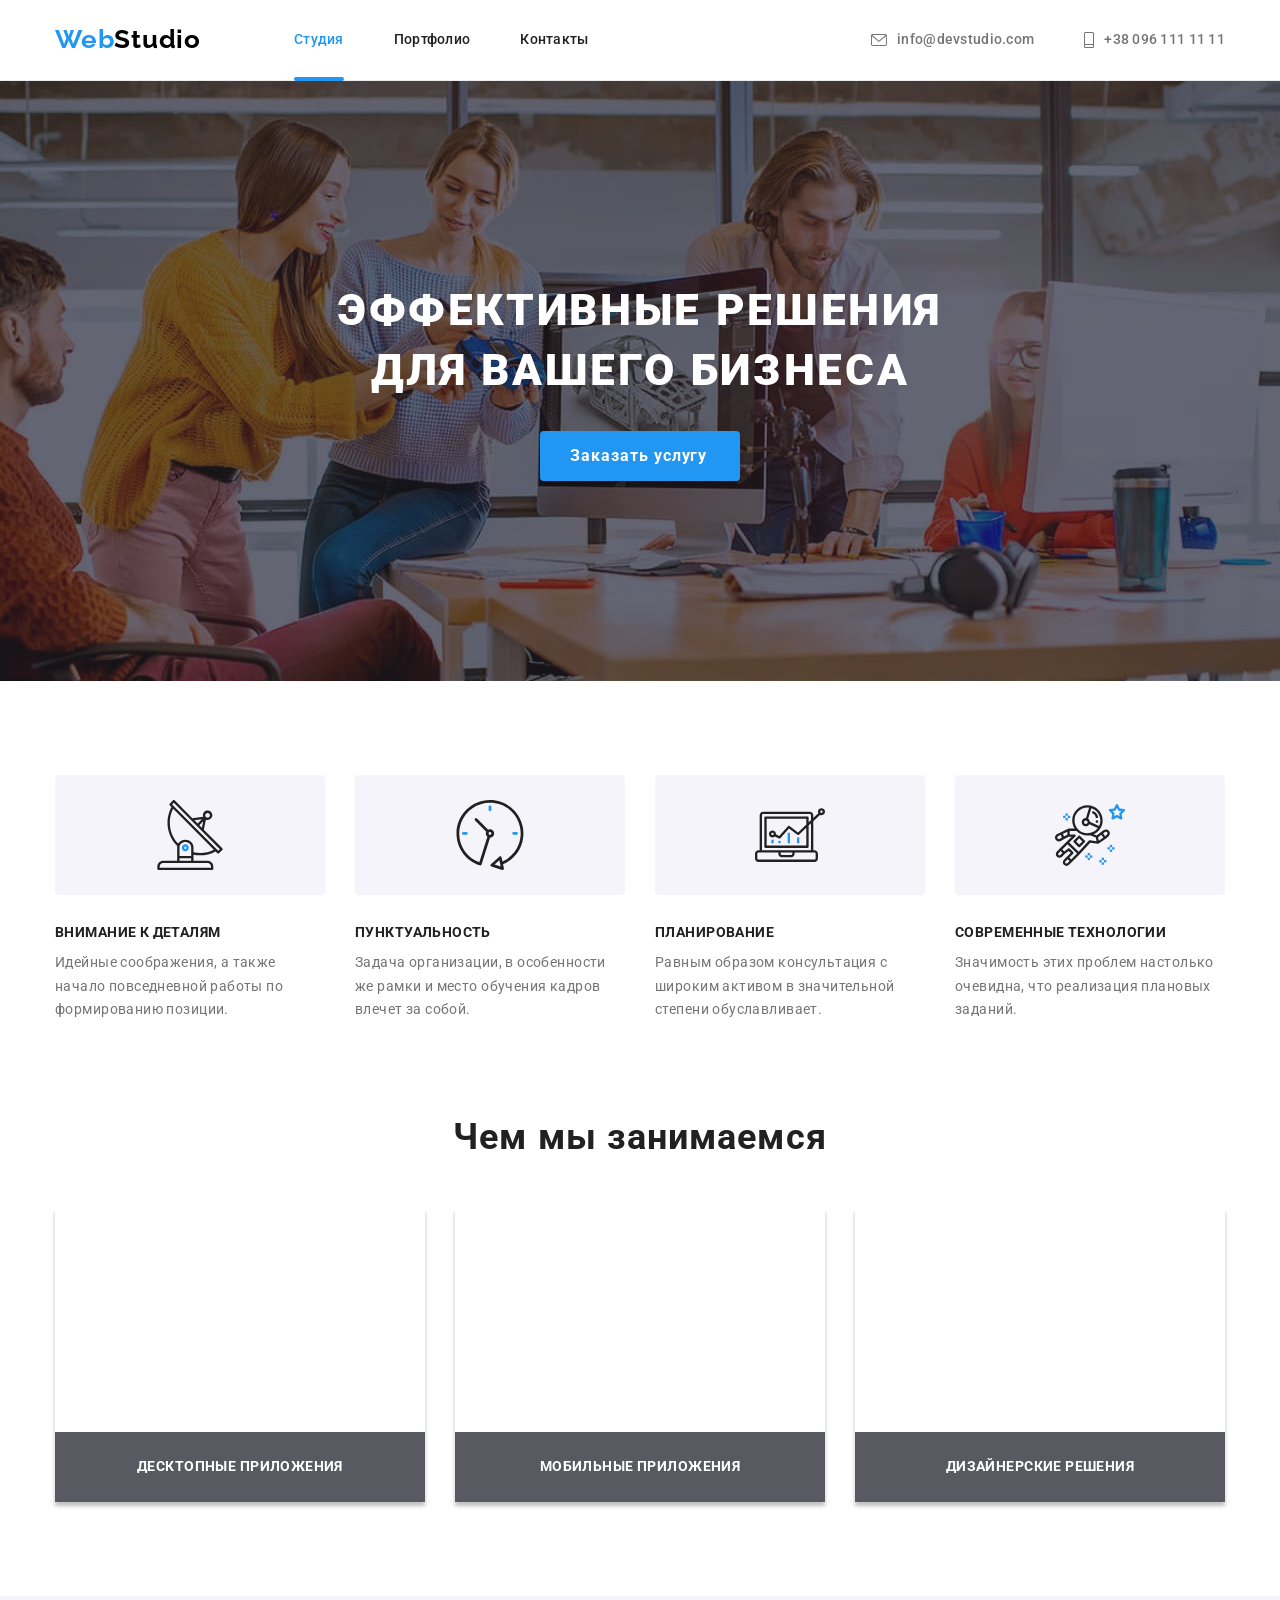
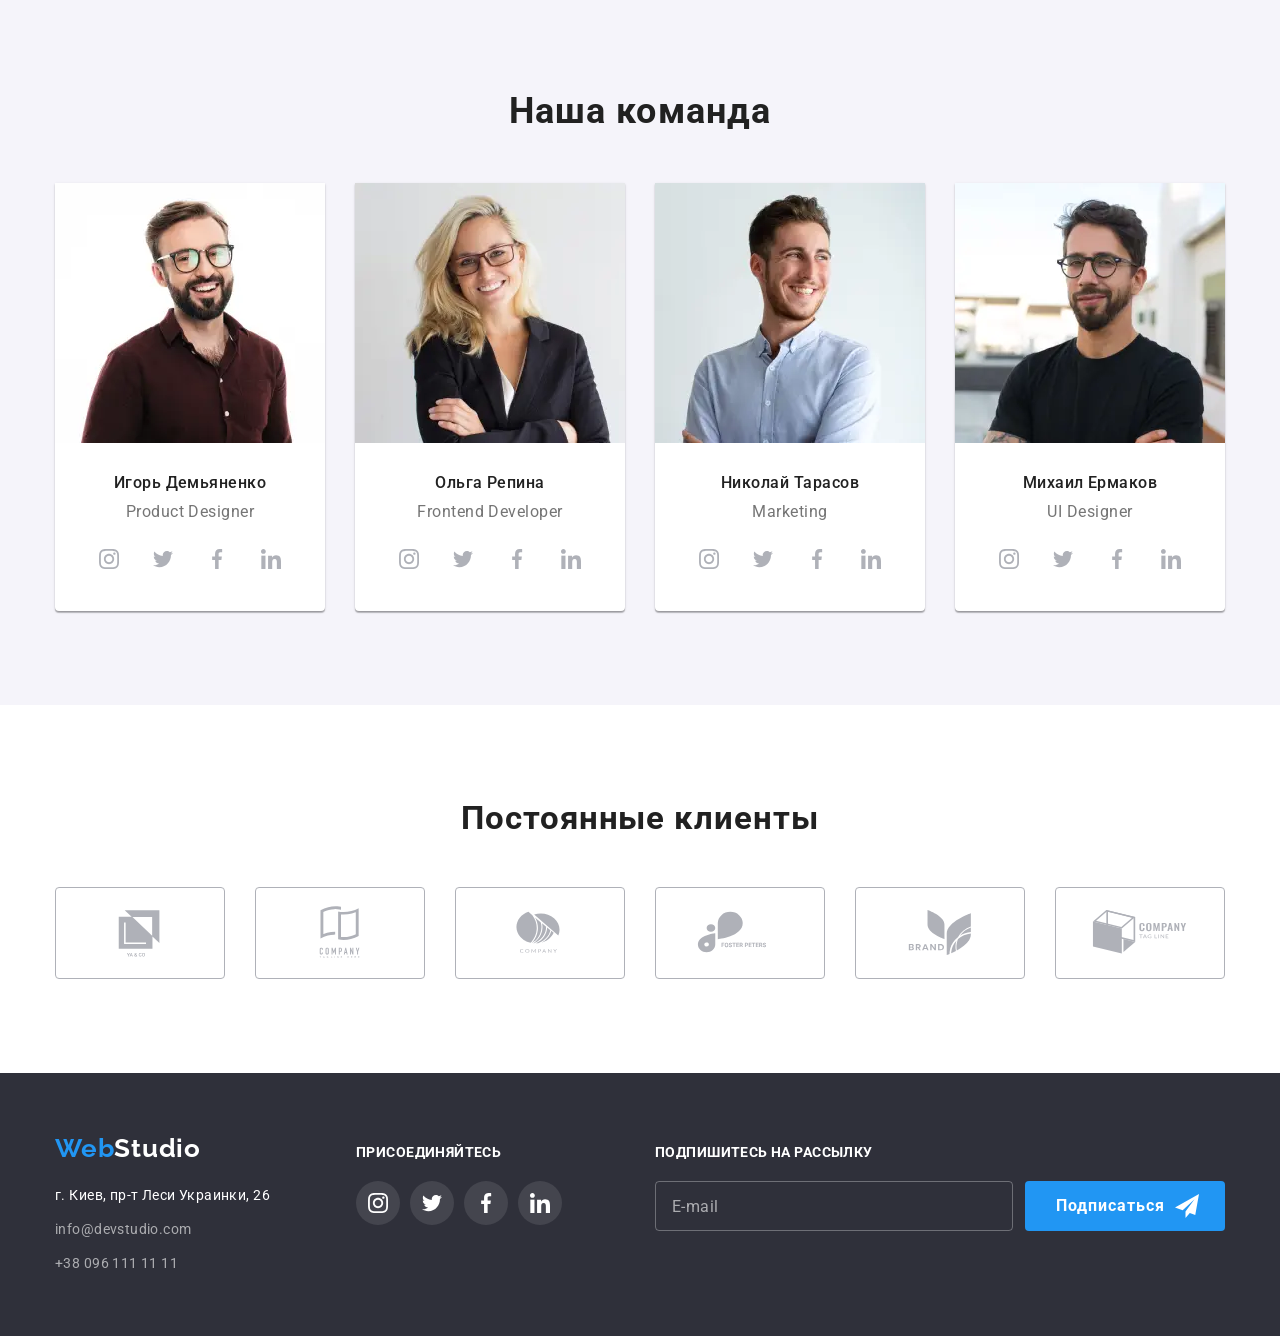
==== commit 3468da39: "add auth" ====
--- a/home.html
+++ b/home.html
@@ -1,11 +1,9 @@
 <!DOCTYPE html>
-<html lang="en">
-  <head>
-    <meta charset="UTF-8" />
-    <meta http-equiv="X-UA-Compatible" content="IE=edge" />
-    <meta name="viewport" content="width=device-width, initial-scale=1.0" />
-    <title>Home</title>
-
+<html lang="ru">
+<head>
+    <meta charset="UTF-8">
+    <meta http-equiv="X-UA-Compatible" content="IE=edge">
+    <meta name="viewport" content="width=device-width, initial-scale=1.0">
     <title>Студия</title>
     <link rel="preconnect" href="https://fonts.googleapis.com">
     <link rel="preconnect" href="https://fonts.gstatic.com" crossorigin>
@@ -15,696 +13,655 @@
         integrity="sha512-wpPYUAdjBVSE4KJnH1VR1HeZfpl1ub8YT/NKx4PuQ5NmX2tKuGu6U/JRp5y+Y8XG2tV+wKQpNHVUX03MfMFn9Q=="
         crossorigin="anonymous" referrerpolicy="no-referrer" />
     <link rel="stylesheet" href="./css/main.min.css">
-    
-    <link
-      rel="stylesheet"
-      href="https://cdn.jsdelivr.net/npm/bootstrap@4.4.1/dist/css/bootstrap.min.css"
-      integrity="sha384-Vkoo8x4CGsO3+Hhxv8T/Q5PaXtkKtu6ug5TOeNV6gBiFeWPGFN9MuhOf23Q9Ifjh"
-      crossorigin="anonymous"
-    />
-  </head>
-  <body>
-    <nav class="navbar navbar-expand-lg navbar-dark bg-dark">
-        <a class="navbar-brand" href="#">Filmoteka</a>
-        <button
-          class="navbar-toggler"
-          type="button"
-          data-toggle="collapse"
-          data-target="#navbarSupportedContent"
-          aria-controls="navbarSupportedContent"
-          aria-expanded="false"
-          aria-label="Toggle navigation"
-        >
-          <span class="navbar-toggler-icon"></span>
+</head>
+
+<body>
+<!-- HEADER -->
+   <header class="header">
+       <div class="container header__container">
+        <nav class="navigation">
+            <a class="link logo logo_them_light" href="./home.html" lang="en"><span class="logo-icon">Web</span>Studio</a>
+            <ul class="menu list">
+                <li class="menu__item">
+                    <a class="menu__link link current" href="./home.html">Студия</a>
+                </li>
+                <li class="menu__item">
+                    <a class="menu__link link" href="./portfolio.html">Портфолио</a>
+                </li>
+                <li class="menu__item">
+                    <a class="menu__link link" href="">Контакты</a>
+                </li>
+            </ul>
+        </nav>
+        <button type="button" class="mobile-menu-btm" data-menu-open>
+            <svg class="mobile-menu-btm__icon" width="40" height="40">
+                <use href="./images/icons.svg#icon-mobile-menu"></use>
+            </svg>
         </button>
-  
-        <div class="collapse navbar-collapse" id="navbarSupportedContent">
-           <form class="form-inline">
-            <ul class="navbar-nav">
-              <li class="nav-item">
-                <a class="nav-link" id="userlink" href="">Username</a>
-              </li>
-              <li class="nav-item">
-                <a class="nav-link" id="signoutlink" href="">Sign Out</a>
-              </li>
+        <ul class="header-contacts list">
+            <li class="list-item">
+                <a class="header-mail link contacts-link" href="mailto:info@devstudio.com">
+                    <svg class="header-contacts__icon" width="16" height="12">
+                        <use href="./images/icons.svg#icon-envelope"></use>
+                    </svg>
+                info@devstudio.com</a>
+            </li>
+            <li class="list-item">
+                <a class="header-phone link  contacts-link" href="tel:+380961111111">
+                    <svg class="header-contacts__icon" width="10" height="16">
+                        <use href="./images/icons.svg#icon-phone"></use>
+                    </svg>
+                    +38 096 111 11 11</a>
+            </li>
+        </ul>
+       </div>
+<!-- MOBILE MENU -->
+       <div class="mobile-menu" data-menu>
+        <div class="container mobile-menu__container">
+            <button type="button" class="mobile-menu__close-btn" data-menu-close>
+                <svg class="mobile-menu__close-icon" width="40" height="40">
+                    <use href="./images/icons.svg#icon-close"></use>
+                </svg>
+            </button>
+            <ul class="mobile-menu__list list">
+                <li class="mobile-menu__item">
+                    <a class="mobile-menu__link link current" href="./index.html">Студия</a>
+                </li>
+                <li class="mobile-menu__item">
+                    <a class="mobile-menu__link link" href="./portfolio.html">Портфолио</a>
+                </li>
+                <li class="mobile-menu__item">
+                    <a class="mobile-menu__link link" href="">Контакты</a>
+                </li>
             </ul>
-          </form>
+            <div class="mobile-menu-bottom">
+            <ul class="mobile-menu-contacts list">
+                <li class="mobile-menu-contacts__list list-item">
+                    <a class="mobile-menu-contacts__phone link  contacts-link" href="tel:+380961111111">
+                        +38 096 111 11 11</a>
+                </li>
+                <li class="mobile-menu-contacts__list list-item">
+                    <a class="mobile-menu-contacts__mail link contacts-link" href="mailto:info@devstudio.com">
+                        info@devstudio.com</a>
+                </li>
+            </ul>
+            <ul class="mobile-menu-social-list list">
+                <li class="mobile-menu-social-list__item">
+                    <a href="" class="mobile-menu-social-list__link link">
+                        Instagram
+                    </a>
+                </li>
+                <li class="mobile-menu-social-list__item">
+                    <a href="" class="mobile-menu-social-list__link link">
+                        Twitter
+                    </a>
+                </li>
+                <li class="mobile-menu-social-list__item">
+                    <a href="" class="mobile-menu-social-list__link link">
+                        Facebook
+                    </a>
+                </li>
+                <li class="mobile-menu-social-list__item">
+                    <a href="" class="mobile-menu-social-list__link link">
+                        Linkedin
+                    </a>
+                </li>
+            </ul>
+            </div>
         </div>
-      </nav>
-  
-      <h3 id="header"></h3>
+       </div>
+<!-- /MOBILE MENU -->
+    </header>
+   <main>
+<!-- HERO -->
+        <section class="hero">
+            <div class="container">
+            <h1 class="hero__title">Эффективные решения для вашего бизнеса</h1>
+            <button class="modal-btn" type="button" data-modal-open>Заказать услугу</button>
+        </div>
+        </section>
+<!-- OUR ADVANTAGES -->
+        <section class="advantages section">
+            <div class="container">
+            <h2 class="advantages__title title visually-hidden">Наши преимущества</h2>
+            <ul class="list advantages-list">
+                <li class="advantages-list__item">
+                    <div class="advantages-container">
+                        <svg class="advantages__icon" width="70" height="70">
+                            <use href="./images/icons.svg#icon-antenna"></use>
+                        </svg>
+                    </div>
+                    <h3 class="advantages__title">Внимание к деталям</h3>
+                    <p class="advantages__text">Идейные соображения, а также начало повседневной работы по формированию позиции.</p>
+                </li>
+                <li class="advantages-list__item">
+                    <div class="advantages-container">
+                        <svg class="advantages__icon" width="70" height="70">
+                            <use href="./images/icons.svg#icon-clock"></use>
+                        </svg>
+                    </div>
+                    <h3 class="advantages__title">Пунктуальность</h3>
+                    <p class="advantages__text">Задача организации, в особенности же рамки и место обучения кадров влечет за собой.</p>
+                </li>
+                <li class="advantages-list__item">
+                    <div class="advantages-container">
+                        <svg class="advantages__icon" width="70" height="70">
+                            <use href="./images/icons.svg#icon-diagram"></use>
+                        </svg>
+                    </div>
+                    <h3 class="advantages__title">Планирование</h3>
+                    <p class="advantages__text">Равным образом консультация с широким активом в значительной степени обуславливает.</p>
+                </li>
+                <li class="advantages-list__item">
+                    <div class="advantages-container">
+                        <svg class="advantages__icon" width="70" height="70">
+                            <use href="./images/icons.svg#icon-astronaut"></use>
+                        </svg>
+                    </div>
+                    <h3 class="advantages__title">Современные технологии</h3>
+                    <p class="advantages__text">Значимость этих проблем настолько очевидна, что реализация плановых заданий.</p>
+                </li>
+            </ul>
+            </div>
+        </section>
+<!-- ABOUT US -->
+        <section class="section about">
+            <div class="container">
+                <h2 class="about__title title" >Чем мы занимаемся</h2>
+                <ul class="list about__item">
+                    <li class="about__cards">
+                        <picture>
+                            <source srcset="./images/about-section/picture1-desktop.webp 1x, ./images/about-section/picture1-desktop@2x.webp 2x"
+                                    media="(min-width: 1200px)"
+                                    type="image/webp"
+                            >
+                            <source srcset="./images/about-section/picture1-desktop.jpg 1x, ./images/about-section/picture1-desktop@2x.jpg 2x"
+                                    media="(min-width: 1200px)"
+                            >
 
-<div id="site" class="visually-hidden">
-      <header class="header">
-        <div class="container header__container">
-         <nav class="navigation">
-             <a class="link logo logo_them_light" href="./index.html" lang="en"><span class="logo-icon">Web</span>Studio</a>
-             <ul class="menu list">
-                 <li class="menu__item">
-                     <a class="menu__link link current" href="./index.html">Студия</a>
-                 </li>
-                 <li class="menu__item">
-                     <a class="menu__link link" href="./portfolio.html">Портфолио</a>
-                 </li>
-                 <li class="menu__item">
-                     <a class="menu__link link" href="">Контакты</a>
-                 </li>
-             </ul>
-         </nav>
-         <button type="button" class="mobile-menu-btm" data-menu-open>
-             <svg class="mobile-menu-btm__icon" width="40" height="40">
-                 <use href="./images/icons.svg#icon-mobile-menu"></use>
-             </svg>
-         </button>
-         <ul class="header-contacts list">
-             <li class="list-item">
-                 <a class="header-mail link contacts-link" href="mailto:info@devstudio.com">
-                     <svg class="header-contacts__icon" width="16" height="12">
-                         <use href="./images/icons.svg#icon-envelope"></use>
-                     </svg>
-                 info@devstudio.com</a>
-             </li>
-             <li class="list-item">
-                 <a class="header-phone link  contacts-link" href="tel:+380961111111">
-                     <svg class="header-contacts__icon" width="10" height="16">
-                         <use href="./images/icons.svg#icon-phone"></use>
-                     </svg>
-                     +38 096 111 11 11</a>
-             </li>
-         </ul>
+                            <source srcset="./images/about-section/picture1-desktop.webp 1x, ./images/about-section/picture1-desktop@2x.webp 2x"
+                                    media="(min-width: 768px)"
+                                    type="image/webp">
+                            <source srcset="./images/about-section/picture1-desktop.jpg 1x, ./images/about-section/picture1-desktop@2x.jpg 2x"
+                                    media="(min-width: 768px)">
+
+                            <source srcset="./images/about-section/picture1-desktop.webp 1x, ./images/about-section/picture1-desktop@2x.webp 2x"
+                                    media="(min-width: 768px)"
+                                    type="image/webp">
+                            <source srcset="./images/about-section/picture1-desktop.jpg 1x, ./images/about-section/picture1-desktop@2x.jpg 2x"
+                                    media="(max-width: 767px)">
+
+                            <img src="./images/about-section/picture1-desktop.jpg"
+                                 alt="Работа с кодом" width="370" height="294">
+                        </picture>
+                        <div class="about-projects">
+                            <h3 class="about-projects__title">Десктопные приложения</h3>
+                        </div>
+                    </li>
+                    <li class="about__cards">
+                        <picture>
+                            <source srcset="./images/about-section/picture2-desktop.webp 1x, ./images/about-section/picture2-desktop@2x.webp 2x"
+                                    media="(min-width: 1200px)"
+                                    type="image/webp">
+                            <source srcset="./images/about-section/picture2-desktop.jpg 1x, ./images/about-section/picture2-desktop@2x.jpg 2x"
+                                    media="(min-width: 1200px)">
+                        
+                            <source srcset="./images/about-section/picture2-desktop.webp 1x, ./images/about-section/picture2-desktop@2x.webp 2x"
+                                    media="(min-width: 768px)"
+                                    type="image/webp">
+                            <source srcset="./images/about-section/picture2-desktop.jpg 1x, ./images/about-section/picture2-desktop@2x.jpg 2x"
+                                    media="(min-width: 768px)">
+                        
+                            <source srcset="./images/about-section/picture2-desktop.webp 1x, ./images/about-section/picture2-desktop@2x.webp 2x"
+                                    media="(min-width: 768px)"
+                                    type="image/webp">
+                            <source srcset="./images/about-section/picture2-desktop.jpg 1x, ./images/about-section/picture2-desktop@2x.jpg 2x"
+                                    media="(max-width: 767px)">
+                        
+                            <img src="./images/about-section/picture2-desktop.jpg" alt="Работа с кодом" width="370" height="294">
+                        </picture>
+                        <div class="about-projects">
+                            <h3 class="about-projects__title">Мобильные приложения</h3>
+                        </div>
+                    </li>
+                    <li class="about__cards">
+                        <picture>
+                            <source srcset="./images/about-section/picture3-desktop.webp 1x, ./images/about-section/picture3-desktop@2x.webp 2x"
+                                    media="(min-width: 1200px)"
+                                    type="image/webp">
+                            <source srcset="./images/about-section/picture3-desktop.jpg 1x, ./images/about-section/picture3-desktop@2x.jpg 2x"
+                                    media="(min-width: 1200px)">
+                        
+                            <source srcset="./images/about-section/picture3-desktop.webp 1x, ./images/about-section/picture3-desktop@2x.webp 2x"
+                                    media="(min-width: 768px)"
+                                    type="image/webp">
+                            <source srcset="./images/about-section/picture3-desktop.jpg 1x, ./images/about-section/picture3-desktop@2x.jpg 2x"
+                                    media="(min-width: 768px)">
+                        
+                            <source srcset="./images/about-section/picture3-desktop.webp 1x, ./images/about-section/picture3-desktop@2x.webp 2x"
+                                    media="(min-width: 768px)"
+                                    type="image/webp">
+                            <source srcset="./images/about-section/picture3-desktop.jpg 1x, ./images/about-section/picture3-desktop@2x.jpg 2x"
+                                    media="(max-width: 767px)">
+                        
+                            <img src="./images/about-section/picture3-desktop.jpg" alt="Работа с кодом" width="370" height="294">
+                        </picture>
+                        <div class="about-projects">
+                            <h3 class="about-projects__title">Дизайнерские решения</h3>
+                        </div>
+                    </li>
+                </ul>
+            </div>
+        </section>
+<!-- OUR TEAM -->
+        <section class="team section">
+            <div class="container">
+            <h2 class="team-title title" >Наша команда</h2>
+            <ul class="list our-team">
+                <li class="team-cards">
+                    <picture>
+                        <source srcset="./images/team-section/person1-desktop.webp 1x, ./images/team-section/person1-desktop@2x.webp 2x"
+                                media="(min-width: 1200px)"
+                                type="image/webp">
+                        <source srcset="./images/team-section/person1-desktop.jpg 1x, ./images/team-section/person1-desktop@2x.jpg 2x"
+                                media="(min-width: 1200px)">
+                    
+                        <source srcset="./images/team-section/person1-tablet.webp 1x, ./images/team-section/person1-tablet@2x.webp 2x"
+                                media="(min-width: 768px)"
+                                type="image/webp">
+                        <source srcset="./images/team-section/person1-tablet.jpg 1x, ./images/team-section/person1-tablet@2x.jpg 2x"
+                                media="(min-width: 768px)">
+                    
+                        <source srcset="./images/team-section/person1-mobile.webp 1x, ./images/team-section/person1-mobile@2x.webp 2x"
+                                media="(min-width: 768px)"
+                                type="image/webp">
+                        <source srcset="./images/team-section/person1-mobile.jpg 1x, ./images/team-section/person1-mobile@2x.jpg 2x"
+                                media="(max-width: 767px)">
+                    
+                        <img src="./images/team-section/person1-mobile.jpg" alt="Игорь Демьяненко">
+                    </picture>
+                    <div class="team-cards-content">
+                        <h3 class="team-title-name">Игорь Демьяненко</h3>
+                        <p class="team-position" lang="en">Product Designer</p>
+                        <ul class="social-list list">
+                            <li class="social-list-item">
+                                <a href="" class="social-list-link">
+                                    <svg class="social-list-icon" width="20" height="20">
+                                        <use href="./images/icons.svg#icon-instagram"></use>
+                                    </svg>
+                                </a>
+                            </li>
+                            <li class="social-list-item">
+                                <a href="" class="social-list-link">
+                                    <svg class="social-list-icon" width="20" height="20">
+                                        <use href="./images/icons.svg#icon-twitter"></use>
+                                    </svg>
+                                </a>
+                            </li>
+                            <li class="social-list-item">
+                                <a href="" class="social-list-link">
+                                    <svg class="social-list-icon" width="20" height="20">
+                                        <use href="./images/icons.svg#icon-facebook"></use>
+                                    </svg>
+                                </a>
+                            </li>
+                            <li class="social-list-item">
+                                <a href="" class="social-list-link">
+                                    <svg class="social-list-icon" width="20" height="20">
+                                        <use href="./images/icons.svg#icon-linkedin"></use>
+                                    </svg>
+                                </a>
+                            </li>
+                        </ul>
+                    </div>
+                </li>
+                <li class="team-cards">
+                    <picture>
+                        <source srcset="./images/team-section/person2-desktop.webp 1x, ./images/team-section/person2-desktop@2x.webp 2x"
+                                media="(min-width: 1200px)"
+                                type="image/webp">
+                        <source srcset="./images/team-section/person2-desktop.jpg 1x, ./images/team-section/person2-desktop@2x.jpg 2x"
+                                media="(min-width: 1200px)">
+                    
+                        <source srcset="./images/team-section/person2-tablet.webp 1x, ./images/team-section/person2-tablet@2x.webp 2x"
+                                media="(min-width: 768px)"
+                                type="image/webp">
+                        <source srcset="./images/team-section/person2-tablet.jpg 1x, ./images/team-section/person2-tablet@2x.jpg 2x"
+                                media="(min-width: 768px)">
+                    
+                        <source srcset="./images/team-section/person2-mobile.webp 1x, ./images/team-section/person2-mobile@2x.webp 2x"
+                                media="(min-width: 768px)"
+                                type="image/webp">
+                        <source srcset="./images/team-section/person2-mobile.jpg 1x, ./images/team-section/person2-mobile@2x.jpg 2x"
+                                media="(max-width: 767px)">
+                    
+                        <img src="./images/team-section/person2-mobile.jpg" alt="Ольга Репина">
+                    </picture>
+                    <div class="team-cards-content">
+                        <h3 class="team-title-name">Ольга Репина</h3>
+                        <p class="team-position" lang="en">Frontend Developer</p>
+                        <ul class="social-list list">
+                            <li class="social-list-item">
+                                <a href="" class="social-list-link">
+                                    <svg class="social-list-icon" width="20" height="20">
+                                        <use href="./images/icons.svg#icon-instagram"></use>
+                                    </svg>
+                                </a>
+                            </li>
+                            <li class="social-list-item">
+                                <a href="" class="social-list-link">
+                                    <svg class="social-list-icon" width="20" height="20">
+                                        <use href="./images/icons.svg#icon-twitter"></use>
+                                    </svg>
+                                </a>
+                            </li>
+                            <li class="social-list-item">
+                                <a href="" class="social-list-link">
+                                    <svg class="social-list-icon" width="20" height="20">
+                                        <use href="./images/icons.svg#icon-facebook"></use>
+                                    </svg>
+                                </a>
+                            </li>
+                            <li class="social-list-item">
+                                <a href="" class="social-list-link">
+                                    <svg class="social-list-icon" width="20" height="20">
+                                        <use href="./images/icons.svg#icon-linkedin"></use>
+                                    </svg>
+                                </a>
+                            </li>
+                        </ul>
+                    </div>
+                </li>
+                <li class="team-cards">
+                    <picture>
+                        <source srcset="./images/team-section/person3-desktop.webp 1x, ./images/team-section/person3-desktop@2x.webp 2x"
+                                media="(min-width: 1200px)"
+                                type="image/webp">
+                        <source srcset="./images/team-section/person3-desktop.jpg 1x, ./images/team-section/person3-desktop@2x.jpg 2x"
+                                media="(min-width: 1200px)">
+                    
+                        <source srcset="./images/team-section/person3-tablet.webp 1x, ./images/team-section/person3-tablet@2x.webp 2x"
+                                media="(min-width: 768px)"
+                                type="image/webp">
+                        <source srcset="./images/team-section/person3-tablet.jpg 1x, ./images/team-section/person3-tablet@2x.jpg 2x"
+                                media="(min-width: 768px)">
+                    
+                        <source srcset="./images/team-section/person3-mobile.webp 1x, ./images/team-section/person3-mobile@2x.webp 2x"
+                                media="(min-width: 768px)"
+                                type="image/webp">
+                        <source srcset="./images/team-section/person3-mobile.jpg 1x, ./images/team-section/person3-mobile@2x.jpg 2x"
+                                media="(max-width: 767px)">
+                    
+                        <img src="./images/team-section/person3-mobile.jpg" alt="Николай Тарасов">
+                    </picture>
+                    <div class="team-cards-content">
+                        <h3 class="team-title-name">Николай Тарасов</h3>
+                        <p class="team-position" lang="en">Marketing</p>
+                        <ul class="social-list list">
+                            <li class="social-list-item">
+                                <a href="" class="social-list-link">
+                                    <svg class="social-list-icon" width="20" height="20">
+                                        <use href="./images/icons.svg#icon-instagram"></use>
+                                    </svg>
+                                </a>
+                            </li>
+                            <li class="social-list-item">
+                                <a href="" class="social-list-link">
+                                    <svg class="social-list-icon" width="20" height="20">
+                                        <use href="./images/icons.svg#icon-twitter"></use>
+                                    </svg>
+                                </a>
+                            </li>
+                            <li class="social-list-item">
+                                <a href="" class="social-list-link">
+                                    <svg class="social-list-icon" width="20" height="20">
+                                        <use href="./images/icons.svg#icon-facebook"></use>
+                                    </svg>
+                                </a>
+                            </li>
+                            <li class="social-list-item">
+                                <a href="" class="social-list-link">
+                                    <svg class="social-list-icon" width="20" height="20">
+                                        <use href="./images/icons.svg#icon-linkedin"></use>
+                                    </svg>
+                                </a>
+                            </li>
+                        </ul>
+                    </div>
+                </li>
+                <li class="team-cards">
+                    <picture>
+                        <source srcset="./images/team-section/person4-desktop.webp 1x, ./images/team-section/person4-desktop@2x.webp 2x"
+                                media="(min-width: 1200px)"
+                                type="image/webp">
+                        <source srcset="./images/team-section/person4-desktop.jpg 1x, ./images/team-section/person4-desktop@2x.jpg 2x"
+                                media="(min-width: 1200px)">
+                    
+                        <source srcset="./images/team-section/person4-tablet.webp 1x, ./images/team-section/person4-tablet@2x.webp 2x"
+                                media="(min-width: 768px)"
+                                type="image/webp">
+                        <source srcset="./images/team-section/person4-tablet.jpg 1x, ./images/team-section/person4-tablet@2x.jpg 2x"
+                                media="(min-width: 768px)">
+                    
+                        <source srcset="./images/team-section/person4-mobile.webp 1x, ./images/team-section/person4-mobile@2x.webp 2x"
+                                media="(min-width: 768px)"
+                                type="image/webp">
+                        <source srcset="./images/team-section/person4-mobile.jpg 1x, ./images/team-section/person4-mobile@2x.jpg 2x"
+                                media="(max-width: 767px)">
+                    
+                        <img src="./images/team-section/person4-mobile.jpg" alt="Михаил Ермаков">
+                    </picture>
+                    <div class="team-cards-content">
+                        <h3 class="team-title-name">Михаил Ермаков</h3>
+                        <p class="team-position" lang="en">UI Designer</p>
+                        <ul class="social-list list">
+                            <li class="social-list-item">
+                                <a href="" class="social-list-link">
+                                    <svg class="social-list-icon" width="20" height="20">
+                                        <use href="./images/icons.svg#icon-instagram"></use>
+                                    </svg>
+                                </a>
+                            </li>
+                            <li class="social-list-item">
+                                <a href="" class="social-list-link">
+                                    <svg class="social-list-icon" width="20" height="20">
+                                        <use href="./images/icons.svg#icon-twitter"></use>
+                                    </svg>
+                                </a>
+                            </li>
+                            <li class="social-list-item">
+                                <a href="" class="social-list-link">
+                                    <svg class="social-list-icon" width="20" height="20">
+                                        <use href="./images/icons.svg#icon-facebook"></use>
+                                    </svg>
+                                </a>
+                            </li>
+                            <li class="social-list-item">
+                                <a href="" class="social-list-link">
+                                    <svg class="social-list-icon" width="20" height="20">
+                                        <use href="./images/icons.svg#icon-linkedin"></use>
+                                    </svg>
+                                </a>
+                            </li>
+                        </ul>
+                    </div>
+                </li>
+            </ul>
+            </div>
+        </section>
+ <!-- CLIENTS -->
+        <section class="clients section">
+            <div class="container">
+                <h2 class="clients-title title">Постоянные клиенты</h2>
+                <ul class="clients-list list">
+                    <li class="clients-list-item">
+                        <a href="" class="clients-list-link">
+                            <svg class="clients-list-icon" width="106" height="60">
+                                <use href="./images/icons.svg#icon-logo-yc"></use>
+                            </svg>
+                        </a>
+                    </li>
+                    <li class="clients-list-item">
+                        <a href="" class="clients-list-link">
+                            <svg class="clients-list-icon" width="106" height="60">
+                                <use href="./images/icons.svg#icon-logo-th"></use>
+                            </svg>
+                        </a>
+                    </li>
+                    <li class="clients-list-item">
+                        <a href="" class="clients-list-link">
+                            <svg class="clients-list-icon" width="106" height="60">
+                                <use href="./images/icons.svg#icon-logo-com"></use>
+                            </svg>
+                        </a>
+                    </li>
+                    <li class="clients-list-item">
+                        <a href="" class="clients-list-link">
+                            <svg class="clients-list-icon" width="106" height="60">
+                                <use href="./images/icons.svg#icon-logo-fp"></use>
+                            </svg>
+                        </a>
+                    </li>
+                    <li class="clients-list-item">
+                        <a href="" class="clients-list-link">
+                            <svg class="clients-list-icon" width="106" height="60">
+                                <use href="./images/icons.svg#icon-logo-br"></use>
+                            </svg>
+                        </a>
+                    </li>
+                    <li class="clients-list-item">
+                        <a href="" class="clients-list-link">
+                            <svg class="clients-list-icon" width="106" height="60">
+                                <use href="./images/icons.svg#icon-logo-tl"></use>
+                            </svg>
+                        </a>
+                    </li>
+                </ul>
+            </div>
+        </section>
+   </main>
+<!-- FOOTER -->
+   <footer class="footer">
+    <div class="container container-footer">
+        <div class="footer-left-side">
+            <a class="link logo_them_dark" href="./index.html" lang="en"><span class="logo-icon">Web</span>Studio</a>
+            <address class="footer-address">
+                <ul class="list">
+                    <li class="address-item">
+                        <a  class="footer-maps link" href="https://goo.gl/maps/1GaXeqjDXTtNViph6" target="_blank" rel="noopener noreferrer">г. Киев, пр-т Леси
+                            Украинки, 26</a>
+                    </li>
+                    <li class="address-item">
+                        <a  class="footer-mail link" href="mailto:info@devstudio.com">info@devstudio.com</a>
+                    </li>
+                    <li class="address-item">
+                        <a  class="footer-phone link" href="tel:+380961111111">+38 096 111 11 11</a>
+                    </li>
+                </ul>
+            </address>
         </div>
- <!-- MOBILE MENU -->
-        <div class="mobile-menu" data-menu>
-         <div class="container mobile-menu__container">
-             <button type="button" class="mobile-menu__close-btn" data-menu-close>
-                 <svg class="mobile-menu__close-icon" width="40" height="40">
-                     <use href="./images/icons.svg#icon-close"></use>
-                 </svg>
-             </button>
-             <ul class="mobile-menu__list list">
-                 <li class="mobile-menu__item">
-                     <a class="mobile-menu__link link current" href="./index.html">Студия</a>
-                 </li>
-                 <li class="mobile-menu__item">
-                     <a class="mobile-menu__link link" href="./portfolio.html">Портфолио</a>
-                 </li>
-                 <li class="mobile-menu__item">
-                     <a class="mobile-menu__link link" href="">Контакты</a>
-                 </li>
-             </ul>
-             <div class="mobile-menu-bottom">
-             <ul class="mobile-menu-contacts list">
-                 <li class="mobile-menu-contacts__list list-item">
-                     <a class="mobile-menu-contacts__phone link  contacts-link" href="tel:+380961111111">
-                         +38 096 111 11 11</a>
-                 </li>
-                 <li class="mobile-menu-contacts__list list-item">
-                     <a class="mobile-menu-contacts__mail link contacts-link" href="mailto:info@devstudio.com">
-                         info@devstudio.com</a>
-                 </li>
-             </ul>
-             <ul class="mobile-menu-social-list list">
-                 <li class="mobile-menu-social-list__item">
-                     <a href="" class="mobile-menu-social-list__link link">
-                         Instagram
-                     </a>
-                 </li>
-                 <li class="mobile-menu-social-list__item">
-                     <a href="" class="mobile-menu-social-list__link link">
-                         Twitter
-                     </a>
-                 </li>
-                 <li class="mobile-menu-social-list__item">
-                     <a href="" class="mobile-menu-social-list__link link">
-                         Facebook
-                     </a>
-                 </li>
-                 <li class="mobile-menu-social-list__item">
-                     <a href="" class="mobile-menu-social-list__link link">
-                         Linkedin
-                     </a>
-                 </li>
-             </ul>
-             </div>
-         </div>
+        <div class="footer-right-side">
+            <h2 class="footer-item-title">присоединяйтесь</h2>
+            <ul class="social-list list">
+                <li class="social-list-item">
+                    <a href="" class="social-list-link-dark">
+                        <svg class="social-list-icon-dark" width="20" height="20">
+                            <use href="./images/icons.svg#icon-instagram"></use>
+                        </svg>
+                    </a>
+                </li>
+                <li class="social-list-item">
+                    <a href="" class="social-list-link-dark">
+                        <svg class="social-list-icon-dark" width="20" height="20">
+                            <use href="./images/icons.svg#icon-twitter"></use>
+                        </svg>
+                    </a>
+                </li>
+                <li class="social-list-item">
+                    <a href="" class="social-list-link-dark">
+                        <svg class="social-list-icon-dark" width="20" height="20">
+                            <use href="./images/icons.svg#icon-facebook"></use>
+                        </svg>
+                    </a>
+                </li>
+                <li class="social-list-item">
+                    <a href="" class="social-list-link-dark">
+                        <svg class="social-list-icon-dark" width="20" height="20">
+                            <use href="./images/icons.svg#icon-linkedin"></use>
+                        </svg>
+                    </a>
+                </li>
+            </ul>
         </div>
- <!-- /MOBILE MENU -->
-     </header>
-    <main>
- <!-- HERO -->
-         <section class="hero">
-             <div class="container">
-             <h1 class="hero__title">Эффективные решения для вашего бизнеса</h1>
-             <button class="modal-btn" type="button" data-modal-open>Заказать услугу</button>
-         </div>
-         </section>
- <!-- OUR ADVANTAGES -->
-         <section class="advantages section">
-             <div class="container">
-             <h2 class="advantages__title title visually-hidden">Наши преимущества</h2>
-             <ul class="list advantages-list">
-                 <li class="advantages-list__item">
-                     <div class="advantages-container">
-                         <svg class="advantages__icon" width="70" height="70">
-                             <use href="./images/icons.svg#icon-antenna"></use>
-                         </svg>
-                     </div>
-                     <h3 class="advantages__title">Внимание к деталям</h3>
-                     <p class="advantages__text">Идейные соображения, а также начало повседневной работы по формированию позиции.</p>
-                 </li>
-                 <li class="advantages-list__item">
-                     <div class="advantages-container">
-                         <svg class="advantages__icon" width="70" height="70">
-                             <use href="./images/icons.svg#icon-clock"></use>
-                         </svg>
-                     </div>
-                     <h3 class="advantages__title">Пунктуальность</h3>
-                     <p class="advantages__text">Задача организации, в особенности же рамки и место обучения кадров влечет за собой.</p>
-                 </li>
-                 <li class="advantages-list__item">
-                     <div class="advantages-container">
-                         <svg class="advantages__icon" width="70" height="70">
-                             <use href="./images/icons.svg#icon-diagram"></use>
-                         </svg>
-                     </div>
-                     <h3 class="advantages__title">Планирование</h3>
-                     <p class="advantages__text">Равным образом консультация с широким активом в значительной степени обуславливает.</p>
-                 </li>
-                 <li class="advantages-list__item">
-                     <div class="advantages-container">
-                         <svg class="advantages__icon" width="70" height="70">
-                             <use href="./images/icons.svg#icon-astronaut"></use>
-                         </svg>
-                     </div>
-                     <h3 class="advantages__title">Современные технологии</h3>
-                     <p class="advantages__text">Значимость этих проблем настолько очевидна, что реализация плановых заданий.</p>
-                 </li>
-             </ul>
-             </div>
-         </section>
- <!-- ABOUT US -->
-         <section class="section about">
-             <div class="container">
-                 <h2 class="about__title title" >Чем мы занимаемся</h2>
-                 <ul class="list about__item">
-                     <li class="about__cards">
-                         <picture>
-                             <source srcset="./images/about-section/picture1-desktop.webp 1x, ./images/about-section/picture1-desktop@2x.webp 2x"
-                                     media="(min-width: 1200px)"
-                                     type="image/webp"
-                             >
-                             <source srcset="./images/about-section/picture1-desktop.jpg 1x, ./images/about-section/picture1-desktop@2x.jpg 2x"
-                                     media="(min-width: 1200px)"
-                             >
- 
-                             <source srcset="./images/about-section/picture1-desktop.webp 1x, ./images/about-section/picture1-desktop@2x.webp 2x"
-                                     media="(min-width: 768px)"
-                                     type="image/webp">
-                             <source srcset="./images/about-section/picture1-desktop.jpg 1x, ./images/about-section/picture1-desktop@2x.jpg 2x"
-                                     media="(min-width: 768px)">
- 
-                             <source srcset="./images/about-section/picture1-desktop.webp 1x, ./images/about-section/picture1-desktop@2x.webp 2x"
-                                     media="(min-width: 768px)"
-                                     type="image/webp">
-                             <source srcset="./images/about-section/picture1-desktop.jpg 1x, ./images/about-section/picture1-desktop@2x.jpg 2x"
-                                     media="(max-width: 767px)">
- 
-                             <img src="./images/about-section/picture1-desktop.jpg"
-                                  alt="Работа с кодом" width="370" height="294">
-                         </picture>
-                         <div class="about-projects">
-                             <h3 class="about-projects__title">Десктопные приложения</h3>
-                         </div>
-                     </li>
-                     <li class="about__cards">
-                         <picture>
-                             <source srcset="./images/about-section/picture2-desktop.webp 1x, ./images/about-section/picture2-desktop@2x.webp 2x"
-                                     media="(min-width: 1200px)"
-                                     type="image/webp">
-                             <source srcset="./images/about-section/picture2-desktop.jpg 1x, ./images/about-section/picture2-desktop@2x.jpg 2x"
-                                     media="(min-width: 1200px)">
-                         
-                             <source srcset="./images/about-section/picture2-desktop.webp 1x, ./images/about-section/picture2-desktop@2x.webp 2x"
-                                     media="(min-width: 768px)"
-                                     type="image/webp">
-                             <source srcset="./images/about-section/picture2-desktop.jpg 1x, ./images/about-section/picture2-desktop@2x.jpg 2x"
-                                     media="(min-width: 768px)">
-                         
-                             <source srcset="./images/about-section/picture2-desktop.webp 1x, ./images/about-section/picture2-desktop@2x.webp 2x"
-                                     media="(min-width: 768px)"
-                                     type="image/webp">
-                             <source srcset="./images/about-section/picture2-desktop.jpg 1x, ./images/about-section/picture2-desktop@2x.jpg 2x"
-                                     media="(max-width: 767px)">
-                         
-                             <img src="./images/about-section/picture2-desktop.jpg" alt="Работа с кодом" width="370" height="294">
-                         </picture>
-                         <div class="about-projects">
-                             <h3 class="about-projects__title">Мобильные приложения</h3>
-                         </div>
-                     </li>
-                     <li class="about__cards">
-                         <picture>
-                             <source srcset="./images/about-section/picture3-desktop.webp 1x, ./images/about-section/picture3-desktop@2x.webp 2x"
-                                     media="(min-width: 1200px)"
-                                     type="image/webp">
-                             <source srcset="./images/about-section/picture3-desktop.jpg 1x, ./images/about-section/picture3-desktop@2x.jpg 2x"
-                                     media="(min-width: 1200px)">
-                         
-                             <source srcset="./images/about-section/picture3-desktop.webp 1x, ./images/about-section/picture3-desktop@2x.webp 2x"
-                                     media="(min-width: 768px)"
-                                     type="image/webp">
-                             <source srcset="./images/about-section/picture3-desktop.jpg 1x, ./images/about-section/picture3-desktop@2x.jpg 2x"
-                                     media="(min-width: 768px)">
-                         
-                             <source srcset="./images/about-section/picture3-desktop.webp 1x, ./images/about-section/picture3-desktop@2x.webp 2x"
-                                     media="(min-width: 768px)"
-                                     type="image/webp">
-                             <source srcset="./images/about-section/picture3-desktop.jpg 1x, ./images/about-section/picture3-desktop@2x.jpg 2x"
-                                     media="(max-width: 767px)">
-                         
-                             <img src="./images/about-section/picture3-desktop.jpg" alt="Работа с кодом" width="370" height="294">
-                         </picture>
-                         <div class="about-projects">
-                             <h3 class="about-projects__title">Дизайнерские решения</h3>
-                         </div>
-                     </li>
-                 </ul>
-             </div>
-         </section>
- <!-- OUR TEAM -->
-         <section class="team section">
-             <div class="container">
-             <h2 class="team-title title" >Наша команда</h2>
-             <ul class="list our-team">
-                 <li class="team-cards">
-                     <picture>
-                         <source srcset="./images/team-section/person1-desktop.webp 1x, ./images/team-section/person1-desktop@2x.webp 2x"
-                                 media="(min-width: 1200px)"
-                                 type="image/webp">
-                         <source srcset="./images/team-section/person1-desktop.jpg 1x, ./images/team-section/person1-desktop@2x.jpg 2x"
-                                 media="(min-width: 1200px)">
-                     
-                         <source srcset="./images/team-section/person1-tablet.webp 1x, ./images/team-section/person1-tablet@2x.webp 2x"
-                                 media="(min-width: 768px)"
-                                 type="image/webp">
-                         <source srcset="./images/team-section/person1-tablet.jpg 1x, ./images/team-section/person1-tablet@2x.jpg 2x"
-                                 media="(min-width: 768px)">
-                     
-                         <source srcset="./images/team-section/person1-mobile.webp 1x, ./images/team-section/person1-mobile@2x.webp 2x"
-                                 media="(min-width: 768px)"
-                                 type="image/webp">
-                         <source srcset="./images/team-section/person1-mobile.jpg 1x, ./images/team-section/person1-mobile@2x.jpg 2x"
-                                 media="(max-width: 767px)">
-                     
-                         <img src="./images/team-section/person1-mobile.jpg" alt="Игорь Демьяненко">
-                     </picture>
-                     <div class="team-cards-content">
-                         <h3 class="team-title-name">Игорь Демьяненко</h3>
-                         <p class="team-position" lang="en">Product Designer</p>
-                         <ul class="social-list list">
-                             <li class="social-list-item">
-                                 <a href="" class="social-list-link">
-                                     <svg class="social-list-icon" width="20" height="20">
-                                         <use href="./images/icons.svg#icon-instagram"></use>
-                                     </svg>
-                                 </a>
-                             </li>
-                             <li class="social-list-item">
-                                 <a href="" class="social-list-link">
-                                     <svg class="social-list-icon" width="20" height="20">
-                                         <use href="./images/icons.svg#icon-twitter"></use>
-                                     </svg>
-                                 </a>
-                             </li>
-                             <li class="social-list-item">
-                                 <a href="" class="social-list-link">
-                                     <svg class="social-list-icon" width="20" height="20">
-                                         <use href="./images/icons.svg#icon-facebook"></use>
-                                     </svg>
-                                 </a>
-                             </li>
-                             <li class="social-list-item">
-                                 <a href="" class="social-list-link">
-                                     <svg class="social-list-icon" width="20" height="20">
-                                         <use href="./images/icons.svg#icon-linkedin"></use>
-                                     </svg>
-                                 </a>
-                             </li>
-                         </ul>
-                     </div>
-                 </li>
-                 <li class="team-cards">
-                     <picture>
-                         <source srcset="./images/team-section/person2-desktop.webp 1x, ./images/team-section/person2-desktop@2x.webp 2x"
-                                 media="(min-width: 1200px)"
-                                 type="image/webp">
-                         <source srcset="./images/team-section/person2-desktop.jpg 1x, ./images/team-section/person2-desktop@2x.jpg 2x"
-                                 media="(min-width: 1200px)">
-                     
-                         <source srcset="./images/team-section/person2-tablet.webp 1x, ./images/team-section/person2-tablet@2x.webp 2x"
-                                 media="(min-width: 768px)"
-                                 type="image/webp">
-                         <source srcset="./images/team-section/person2-tablet.jpg 1x, ./images/team-section/person2-tablet@2x.jpg 2x"
-                                 media="(min-width: 768px)">
-                     
-                         <source srcset="./images/team-section/person2-mobile.webp 1x, ./images/team-section/person2-mobile@2x.webp 2x"
-                                 media="(min-width: 768px)"
-                                 type="image/webp">
-                         <source srcset="./images/team-section/person2-mobile.jpg 1x, ./images/team-section/person2-mobile@2x.jpg 2x"
-                                 media="(max-width: 767px)">
-                     
-                         <img src="./images/team-section/person2-mobile.jpg" alt="Ольга Репина">
-                     </picture>
-                     <div class="team-cards-content">
-                         <h3 class="team-title-name">Ольга Репина</h3>
-                         <p class="team-position" lang="en">Frontend Developer</p>
-                         <ul class="social-list list">
-                             <li class="social-list-item">
-                                 <a href="" class="social-list-link">
-                                     <svg class="social-list-icon" width="20" height="20">
-                                         <use href="./images/icons.svg#icon-instagram"></use>
-                                     </svg>
-                                 </a>
-                             </li>
-                             <li class="social-list-item">
-                                 <a href="" class="social-list-link">
-                                     <svg class="social-list-icon" width="20" height="20">
-                                         <use href="./images/icons.svg#icon-twitter"></use>
-                                     </svg>
-                                 </a>
-                             </li>
-                             <li class="social-list-item">
-                                 <a href="" class="social-list-link">
-                                     <svg class="social-list-icon" width="20" height="20">
-                                         <use href="./images/icons.svg#icon-facebook"></use>
-                                     </svg>
-                                 </a>
-                             </li>
-                             <li class="social-list-item">
-                                 <a href="" class="social-list-link">
-                                     <svg class="social-list-icon" width="20" height="20">
-                                         <use href="./images/icons.svg#icon-linkedin"></use>
-                                     </svg>
-                                 </a>
-                             </li>
-                         </ul>
-                     </div>
-                 </li>
-                 <li class="team-cards">
-                     <picture>
-                         <source srcset="./images/team-section/person3-desktop.webp 1x, ./images/team-section/person3-desktop@2x.webp 2x"
-                                 media="(min-width: 1200px)"
-                                 type="image/webp">
-                         <source srcset="./images/team-section/person3-desktop.jpg 1x, ./images/team-section/person3-desktop@2x.jpg 2x"
-                                 media="(min-width: 1200px)">
-                     
-                         <source srcset="./images/team-section/person3-tablet.webp 1x, ./images/team-section/person3-tablet@2x.webp 2x"
-                                 media="(min-width: 768px)"
-                                 type="image/webp">
-                         <source srcset="./images/team-section/person3-tablet.jpg 1x, ./images/team-section/person3-tablet@2x.jpg 2x"
-                                 media="(min-width: 768px)">
-                     
-                         <source srcset="./images/team-section/person3-mobile.webp 1x, ./images/team-section/person3-mobile@2x.webp 2x"
-                                 media="(min-width: 768px)"
-                                 type="image/webp">
-                         <source srcset="./images/team-section/person3-mobile.jpg 1x, ./images/team-section/person3-mobile@2x.jpg 2x"
-                                 media="(max-width: 767px)">
-                     
-                         <img src="./images/team-section/person3-mobile.jpg" alt="Николай Тарасов">
-                     </picture>
-                     <div class="team-cards-content">
-                         <h3 class="team-title-name">Николай Тарасов</h3>
-                         <p class="team-position" lang="en">Marketing</p>
-                         <ul class="social-list list">
-                             <li class="social-list-item">
-                                 <a href="" class="social-list-link">
-                                     <svg class="social-list-icon" width="20" height="20">
-                                         <use href="./images/icons.svg#icon-instagram"></use>
-                                     </svg>
-                                 </a>
-                             </li>
-                             <li class="social-list-item">
-                                 <a href="" class="social-list-link">
-                                     <svg class="social-list-icon" width="20" height="20">
-                                         <use href="./images/icons.svg#icon-twitter"></use>
-                                     </svg>
-                                 </a>
-                             </li>
-                             <li class="social-list-item">
-                                 <a href="" class="social-list-link">
-                                     <svg class="social-list-icon" width="20" height="20">
-                                         <use href="./images/icons.svg#icon-facebook"></use>
-                                     </svg>
-                                 </a>
-                             </li>
-                             <li class="social-list-item">
-                                 <a href="" class="social-list-link">
-                                     <svg class="social-list-icon" width="20" height="20">
-                                         <use href="./images/icons.svg#icon-linkedin"></use>
-                                     </svg>
-                                 </a>
-                             </li>
-                         </ul>
-                     </div>
-                 </li>
-                 <li class="team-cards">
-                     <picture>
-                         <source srcset="./images/team-section/person4-desktop.webp 1x, ./images/team-section/person4-desktop@2x.webp 2x"
-                                 media="(min-width: 1200px)"
-                                 type="image/webp">
-                         <source srcset="./images/team-section/person4-desktop.jpg 1x, ./images/team-section/person4-desktop@2x.jpg 2x"
-                                 media="(min-width: 1200px)">
-                     
-                         <source srcset="./images/team-section/person4-tablet.webp 1x, ./images/team-section/person4-tablet@2x.webp 2x"
-                                 media="(min-width: 768px)"
-                                 type="image/webp">
-                         <source srcset="./images/team-section/person4-tablet.jpg 1x, ./images/team-section/person4-tablet@2x.jpg 2x"
-                                 media="(min-width: 768px)">
-                     
-                         <source srcset="./images/team-section/person4-mobile.webp 1x, ./images/team-section/person4-mobile@2x.webp 2x"
-                                 media="(min-width: 768px)"
-                                 type="image/webp">
-                         <source srcset="./images/team-section/person4-mobile.jpg 1x, ./images/team-section/person4-mobile@2x.jpg 2x"
-                                 media="(max-width: 767px)">
-                     
-                         <img src="./images/team-section/person4-mobile.jpg" alt="Михаил Ермаков">
-                     </picture>
-                     <div class="team-cards-content">
-                         <h3 class="team-title-name">Михаил Ермаков</h3>
-                         <p class="team-position" lang="en">UI Designer</p>
-                         <ul class="social-list list">
-                             <li class="social-list-item">
-                                 <a href="" class="social-list-link">
-                                     <svg class="social-list-icon" width="20" height="20">
-                                         <use href="./images/icons.svg#icon-instagram"></use>
-                                     </svg>
-                                 </a>
-                             </li>
-                             <li class="social-list-item">
-                                 <a href="" class="social-list-link">
-                                     <svg class="social-list-icon" width="20" height="20">
-                                         <use href="./images/icons.svg#icon-twitter"></use>
-                                     </svg>
-                                 </a>
-                             </li>
-                             <li class="social-list-item">
-                                 <a href="" class="social-list-link">
-                                     <svg class="social-list-icon" width="20" height="20">
-                                         <use href="./images/icons.svg#icon-facebook"></use>
-                                     </svg>
-                                 </a>
-                             </li>
-                             <li class="social-list-item">
-                                 <a href="" class="social-list-link">
-                                     <svg class="social-list-icon" width="20" height="20">
-                                         <use href="./images/icons.svg#icon-linkedin"></use>
-                                     </svg>
-                                 </a>
-                             </li>
-                         </ul>
-                     </div>
-                 </li>
-             </ul>
-             </div>
-         </section>
-  <!-- CLIENTS -->
-         <section class="clients section">
-             <div class="container">
-                 <h2 class="clients-title title">Постоянные клиенты</h2>
-                 <ul class="clients-list list">
-                     <li class="clients-list-item">
-                         <a href="" class="clients-list-link">
-                             <svg class="clients-list-icon" width="106" height="60">
-                                 <use href="./images/icons.svg#icon-logo-yc"></use>
-                             </svg>
-                         </a>
-                     </li>
-                     <li class="clients-list-item">
-                         <a href="" class="clients-list-link">
-                             <svg class="clients-list-icon" width="106" height="60">
-                                 <use href="./images/icons.svg#icon-logo-th"></use>
-                             </svg>
-                         </a>
-                     </li>
-                     <li class="clients-list-item">
-                         <a href="" class="clients-list-link">
-                             <svg class="clients-list-icon" width="106" height="60">
-                                 <use href="./images/icons.svg#icon-logo-com"></use>
-                             </svg>
-                         </a>
-                     </li>
-                     <li class="clients-list-item">
-                         <a href="" class="clients-list-link">
-                             <svg class="clients-list-icon" width="106" height="60">
-                                 <use href="./images/icons.svg#icon-logo-fp"></use>
-                             </svg>
-                         </a>
-                     </li>
-                     <li class="clients-list-item">
-                         <a href="" class="clients-list-link">
-                             <svg class="clients-list-icon" width="106" height="60">
-                                 <use href="./images/icons.svg#icon-logo-br"></use>
-                             </svg>
-                         </a>
-                     </li>
-                     <li class="clients-list-item">
-                         <a href="" class="clients-list-link">
-                             <svg class="clients-list-icon" width="106" height="60">
-                                 <use href="./images/icons.svg#icon-logo-tl"></use>
-                             </svg>
-                         </a>
-                     </li>
-                 </ul>
-             </div>
-         </section>
-    </main>
- <!-- FOOTER -->
-    <footer class="footer">
-     <div class="container container-footer">
-         <div class="footer-left-side">
-             <a class="link logo_them_dark" href="./index.html" lang="en"><span class="logo-icon">Web</span>Studio</a>
-             <address class="footer-address">
-                 <ul class="list">
-                     <li class="address-item">
-                         <a  class="footer-maps link" href="https://goo.gl/maps/1GaXeqjDXTtNViph6" target="_blank" rel="noopener noreferrer">г. Киев, пр-т Леси
-                             Украинки, 26</a>
-                     </li>
-                     <li class="address-item">
-                         <a  class="footer-mail link" href="mailto:info@devstudio.com">info@devstudio.com</a>
-                     </li>
-                     <li class="address-item">
-                         <a  class="footer-phone link" href="tel:+380961111111">+38 096 111 11 11</a>
-                     </li>
-                 </ul>
-             </address>
-         </div>
-         <div class="footer-right-side">
-             <h2 class="footer-item-title">присоединяйтесь</h2>
-             <ul class="social-list list">
-                 <li class="social-list-item">
-                     <a href="" class="social-list-link-dark">
-                         <svg class="social-list-icon-dark" width="20" height="20">
-                             <use href="./images/icons.svg#icon-instagram"></use>
-                         </svg>
-                     </a>
-                 </li>
-                 <li class="social-list-item">
-                     <a href="" class="social-list-link-dark">
-                         <svg class="social-list-icon-dark" width="20" height="20">
-                             <use href="./images/icons.svg#icon-twitter"></use>
-                         </svg>
-                     </a>
-                 </li>
-                 <li class="social-list-item">
-                     <a href="" class="social-list-link-dark">
-                         <svg class="social-list-icon-dark" width="20" height="20">
-                             <use href="./images/icons.svg#icon-facebook"></use>
-                         </svg>
-                     </a>
-                 </li>
-                 <li class="social-list-item">
-                     <a href="" class="social-list-link-dark">
-                         <svg class="social-list-icon-dark" width="20" height="20">
-                             <use href="./images/icons.svg#icon-linkedin"></use>
-                         </svg>
-                     </a>
-                 </li>
-             </ul>
-         </div>
-         <div class="footer-subscribe-side">
-             <p class="footer-item-title footer-subscribe-title">Подпишитесь на рассылку</p>
-             <form class="footer-subcribe-form">
-                 <input class="footer-subcribe-input" type="email" name="email-for-subscription" placeholder="E-mail" />
-                 <button class="footer-subscribe-button" type="submit">
-                     Подписаться
-                     <svg class="footer-subscribe-button-icon" width="24" height="24">
-                         <use href="./images/icons.svg#icon-send-modal"></use>
-                     </svg>
-                 </button>
-             </form>
-         </div>
-     </div>
-    </footer>
- <!-- MODAL -->
-    <div class="backdrop is-hidden" data-modal>
-        <div class="modal">
-            <button type="button" class="modal-btn-close" data-modal-close>
-                 <svg class="modal-btn-close-icon" width="18" height="18">
-                     <use href="./images/icons.svg#icon-close"></use>
-                 </svg>
-            </button>
-            <form class="modal-contacts-form">
-             <p class="modal-contacts-form-title">Оставьте свои данные, мы вам перезвоним</p>
-             <label class="modal-contacts-form-field">
-                 <span class="modal-contacts-form-field-key">Имя</span>
-                 <span class="modal-contacts-form-wrapper">
-                     <input class="modal-contacts-form-input" type="text" required name="user-name" pattern="[a-zA-Z]*" title="Ivan">
-                     <svg class="modal-contacts-form-icon" width="18" height="18">
-                         <use href="./images/icons.svg#icon-person-modal"></use>
-                     </svg>
-                 </span>
-             </label>
-             <label class="modal-contacts-form-field">
-                 <span class="modal-contacts-form-field-key">Телефон</span>
-                 <span class="modal-contacts-form-wrapper">
-                     <input class="modal-contacts-form-input" type="tel" required name="user-phone" pattern="[0-9]{3}-[0-9]{3}-[0-9]{2}-[0-9]{2}" title="xxx-xxx-xx-xx">
-                     <svg class="modal-contacts-form-icon" width="18" height="18">
-                         <use href="./images/icons.svg#icon-phone-modal"></use>
-                     </svg>
-                 </span>
-             </label>
-             <label class="modal-contacts-form-field">
-                 <span class="modal-contacts-form-field-key">Почта</span>
-                 <span class="modal-contacts-form-wrapper">
-                     <input class="modal-contacts-form-input" type="email" required name="user-email">
-                     <svg class="modal-contacts-form-icon" width="18" height="18">
-                         <use href="./images/icons.svg#icon-email-modal"></use>
-                     </svg>
-                 </span>
-             </label>
-             <label class="modal-contacts-form-field-last">
-                 <span class="modal-contacts-form-field-key">Комментарий</span>
-                 <textarea
-                 class="modal-contacts-form-message"
-                 placeholder="Введите текст"
-                 name="user-message"></textarea>
-             </label>
-             <input type="checkbox" class="modal-contacts-form-checkbox visually-hidden" id="checkbox-policy" required>
-             <label for="checkbox-policy" class="modal-contacts-form-checkbox-lable">Соглашаюсь с рассылкой и принимаю&nbsp; <a href="" class="modal-form-rules-link">Условия договора</a></label>
-             <button type="submit" class="modal-contacts-form-btm">Отправить</button>
+        <div class="footer-subscribe-side">
+            <p class="footer-item-title footer-subscribe-title">Подпишитесь на рассылку</p>
+            <form class="footer-subcribe-form">
+                <input class="footer-subcribe-input" type="email" name="email-for-subscription" placeholder="E-mail" />
+                <button class="footer-subscribe-button" type="submit">
+                    Подписаться
+                    <svg class="footer-subscribe-button-icon" width="24" height="24">
+                        <use href="./images/icons.svg#icon-send-modal"></use>
+                    </svg>
+                </button>
             </form>
         </div>
     </div>
-</div>
+   </footer>
+<!-- MODAL -->
+   <div class="backdrop is-hidden" data-modal>
+       <div class="modal">
+           <button type="button" class="modal-btn-close" data-modal-close>
+                <svg class="modal-btn-close-icon" width="18" height="18">
+                    <use href="./images/icons.svg#icon-close"></use>
+                </svg>
+           </button>
+           <form class="modal-contacts-form">
+            <p class="modal-contacts-form-title">Оставьте свои данные, мы вам перезвоним</p>
+            <label class="modal-contacts-form-field">
+                <span class="modal-contacts-form-field-key">Имя</span>
+                <span class="modal-contacts-form-wrapper">
+                    <input class="modal-contacts-form-input" type="text" required name="user-name" pattern="[a-zA-Z]*" title="Ivan">
+                    <svg class="modal-contacts-form-icon" width="18" height="18">
+                        <use href="./images/icons.svg#icon-person-modal"></use>
+                    </svg>
+                </span>
+            </label>
+            <label class="modal-contacts-form-field">
+                <span class="modal-contacts-form-field-key">Телефон</span>
+                <span class="modal-contacts-form-wrapper">
+                    <input class="modal-contacts-form-input" type="tel" required name="user-phone" pattern="[0-9]{3}-[0-9]{3}-[0-9]{2}-[0-9]{2}" title="xxx-xxx-xx-xx">
+                    <svg class="modal-contacts-form-icon" width="18" height="18">
+                        <use href="./images/icons.svg#icon-phone-modal"></use>
+                    </svg>
+                </span>
+            </label>
+            <label class="modal-contacts-form-field">
+                <span class="modal-contacts-form-field-key">Почта</span>
+                <span class="modal-contacts-form-wrapper">
+                    <input class="modal-contacts-form-input" type="email" required name="user-email">
+                    <svg class="modal-contacts-form-icon" width="18" height="18">
+                        <use href="./images/icons.svg#icon-email-modal"></use>
+                    </svg>
+                </span>
+            </label>
+            <label class="modal-contacts-form-field-last">
+                <span class="modal-contacts-form-field-key">Комментарий</span>
+                <textarea
+                class="modal-contacts-form-message"
+                placeholder="Введите текст"
+                name="user-message"></textarea>
+            </label>
+            <input type="checkbox" class="modal-contacts-form-checkbox visually-hidden" id="checkbox-policy" required>
+            <label for="checkbox-policy" class="modal-contacts-form-checkbox-lable">Соглашаюсь с рассылкой и принимаю&nbsp; <a href="" class="modal-form-rules-link">Условия договора</a></label>
+            <button type="submit" class="modal-contacts-form-btm">Отправить</button>
+           </form>
+       </div>
+   </div>
 
-    <script src="./js/home.js"></script>
-    <script type="modul" src="./js/register.js"></script>
-    <script type="modul" src="./js/login.js"></script>
-
-    <!-- <script src="./js/menu.js"></script>
+   <script src="./js/menu.js"></script>
    <script src="./js/modal.js"></script>
+   <script src="./js/home.js"></script>
    <script src="./js/register.js"></script>
-   <script src="./js/login.js"></script> -->
-        
-  </body>
+   <script src="./js/login.js"></script>
+</body>
 </html>
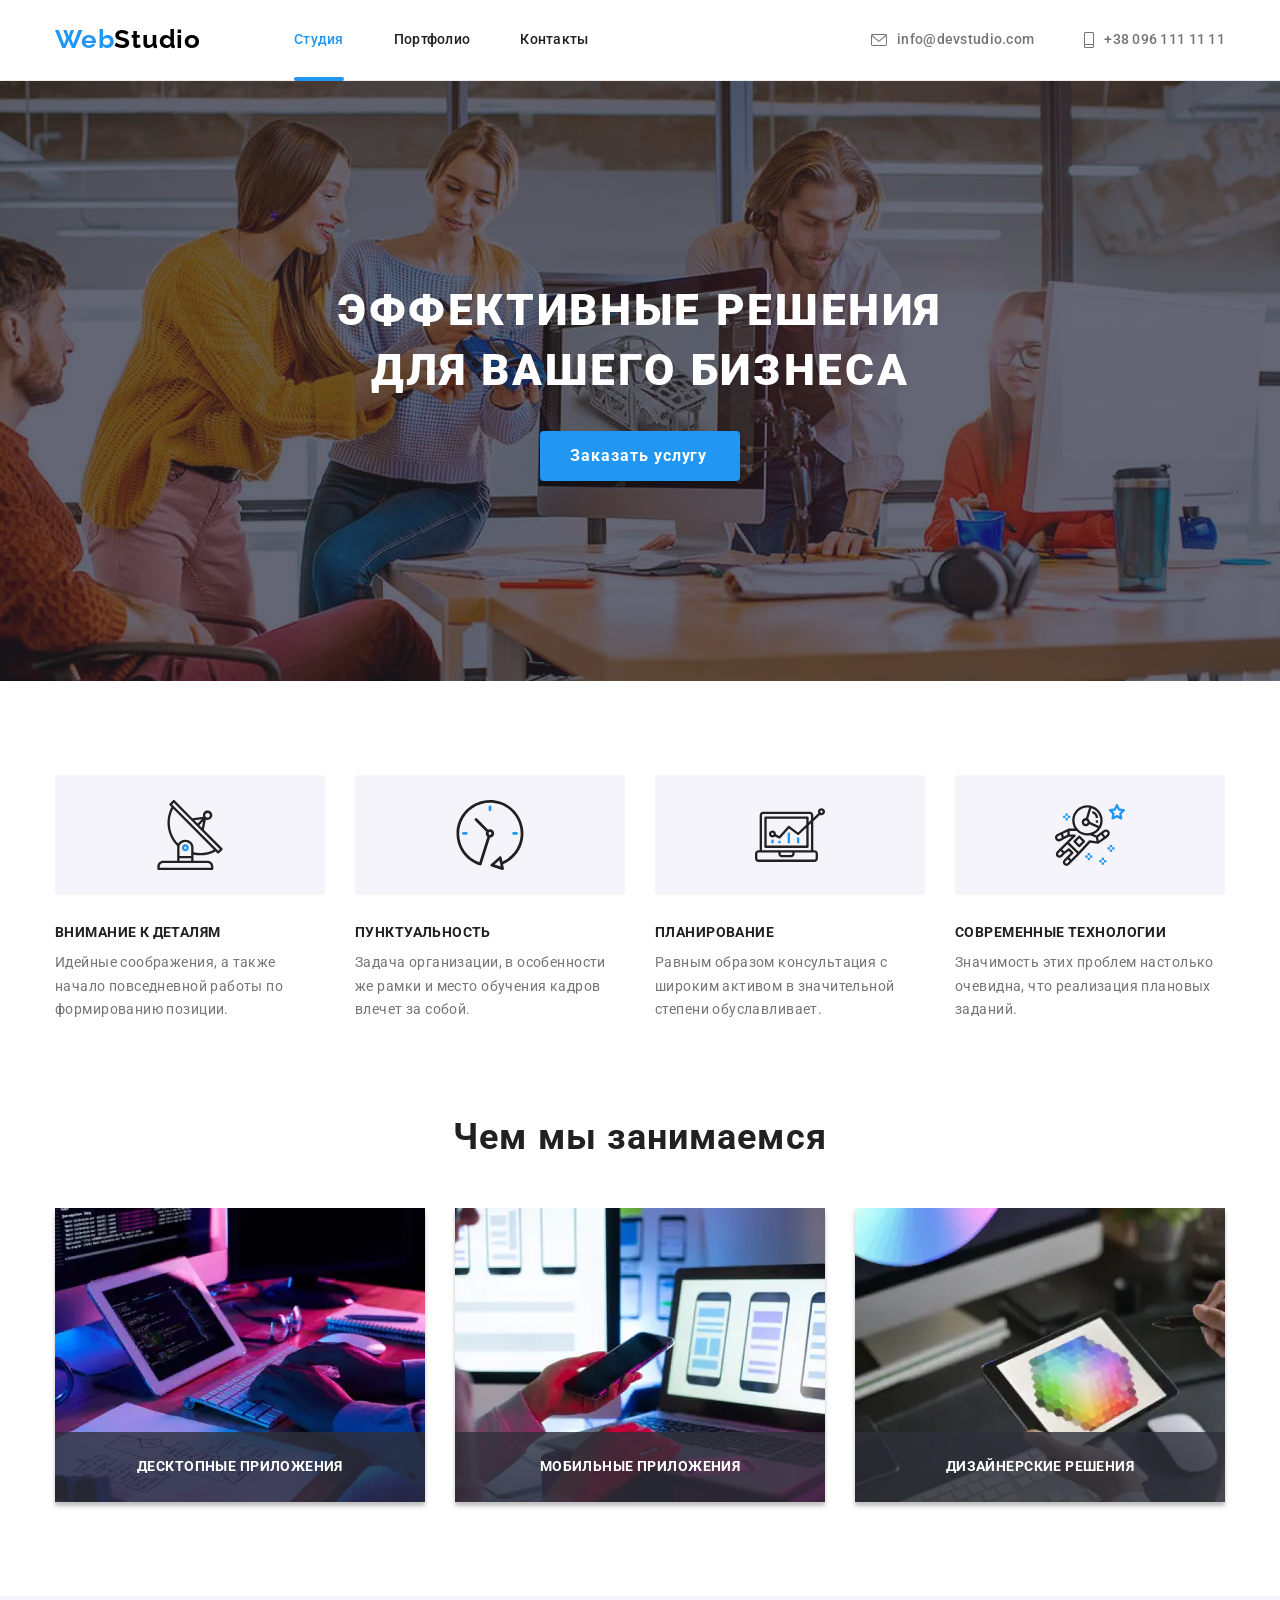
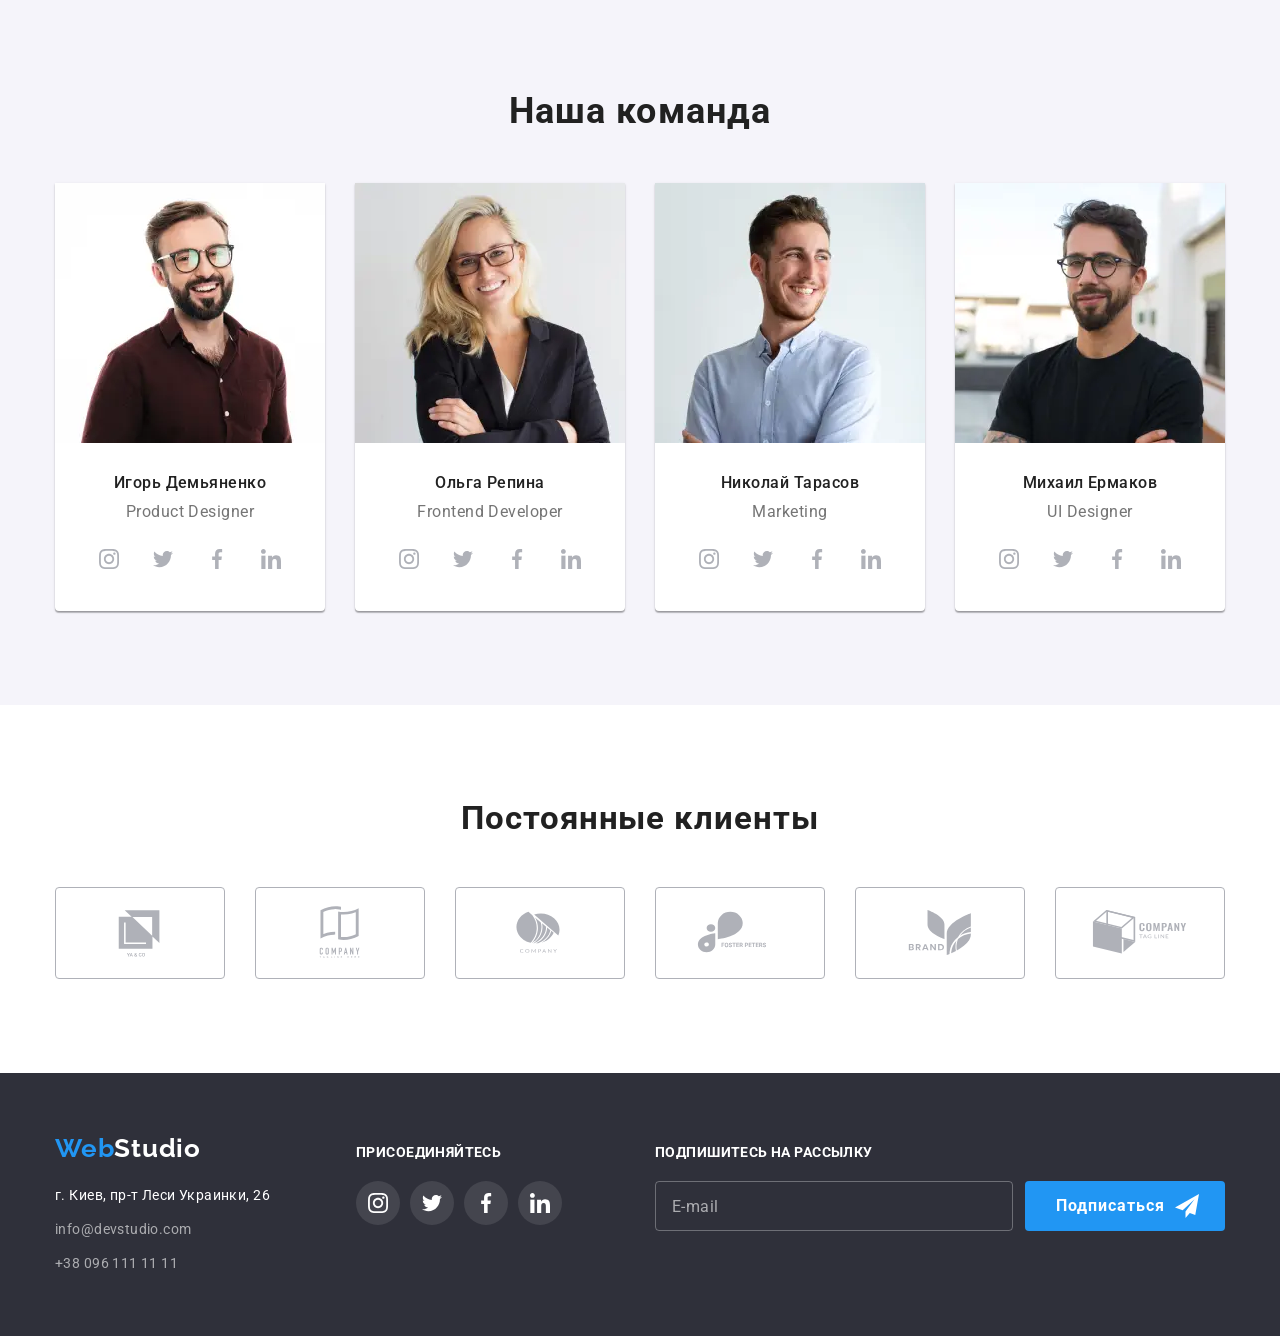
==== commit dae20992: "fix js" ====
--- a/home.html
+++ b/home.html
@@ -658,10 +658,10 @@
        </div>
    </div>
 
-   <script src="./js/menu.js"></script>
+   <!-- <script src="./js/menu.js"></script>
    <script src="./js/modal.js"></script>
    <script src="./js/home.js"></script>
    <script src="./js/register.js"></script>
-   <script src="./js/login.js"></script>
+   <script src="./js/login.js"></script> -->
 </body>
 </html>
